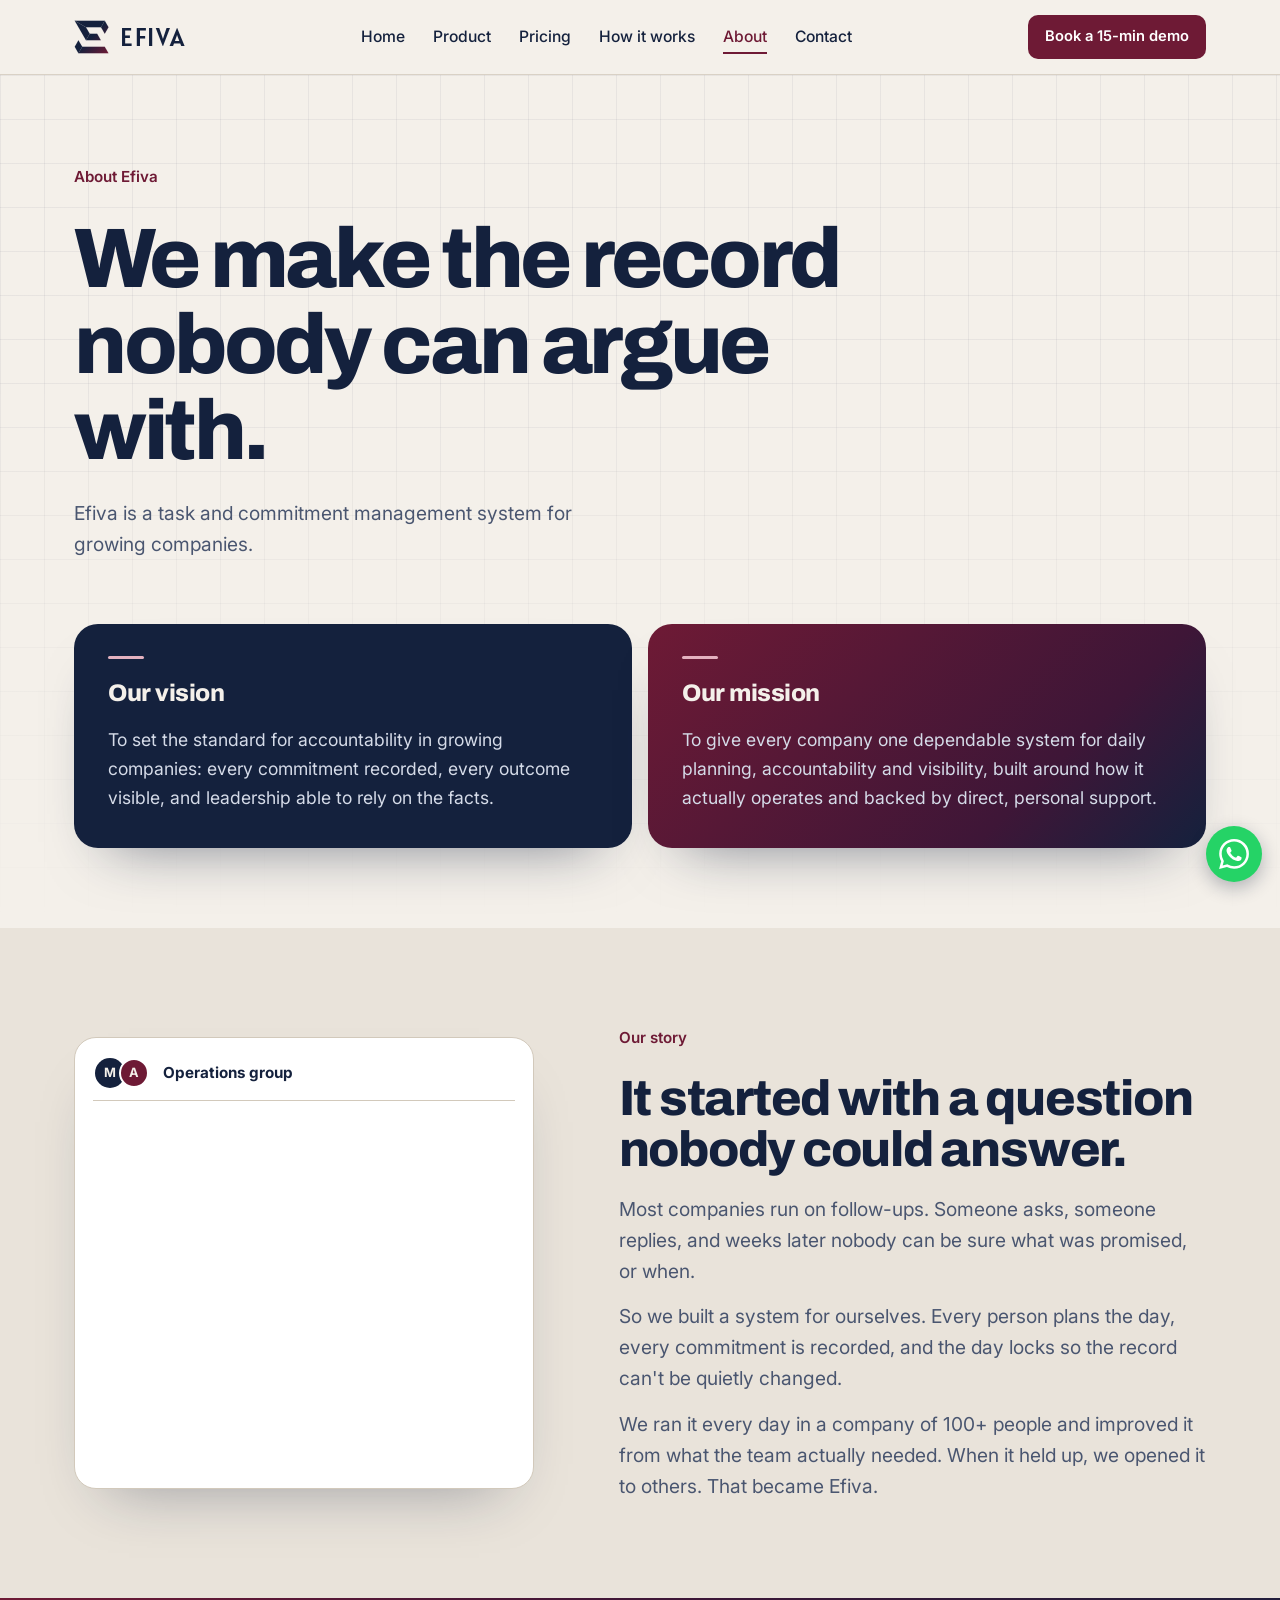
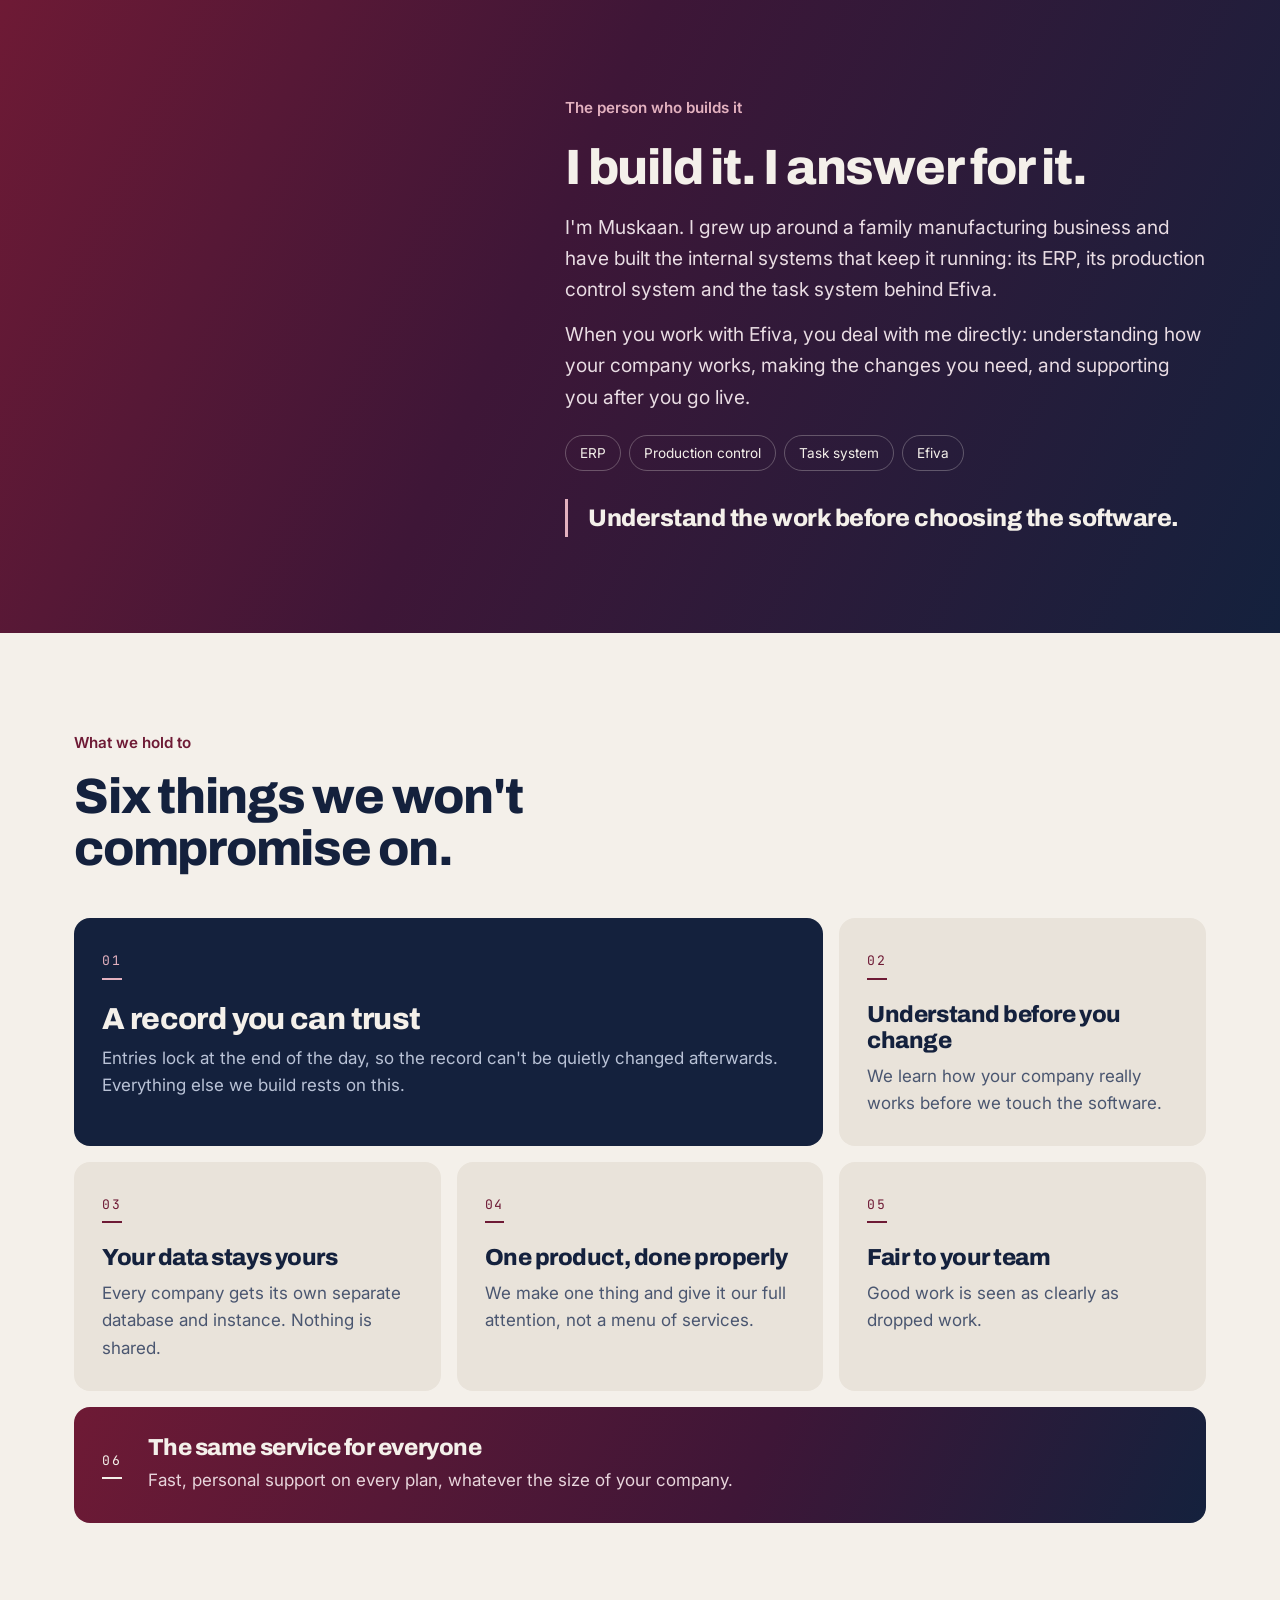
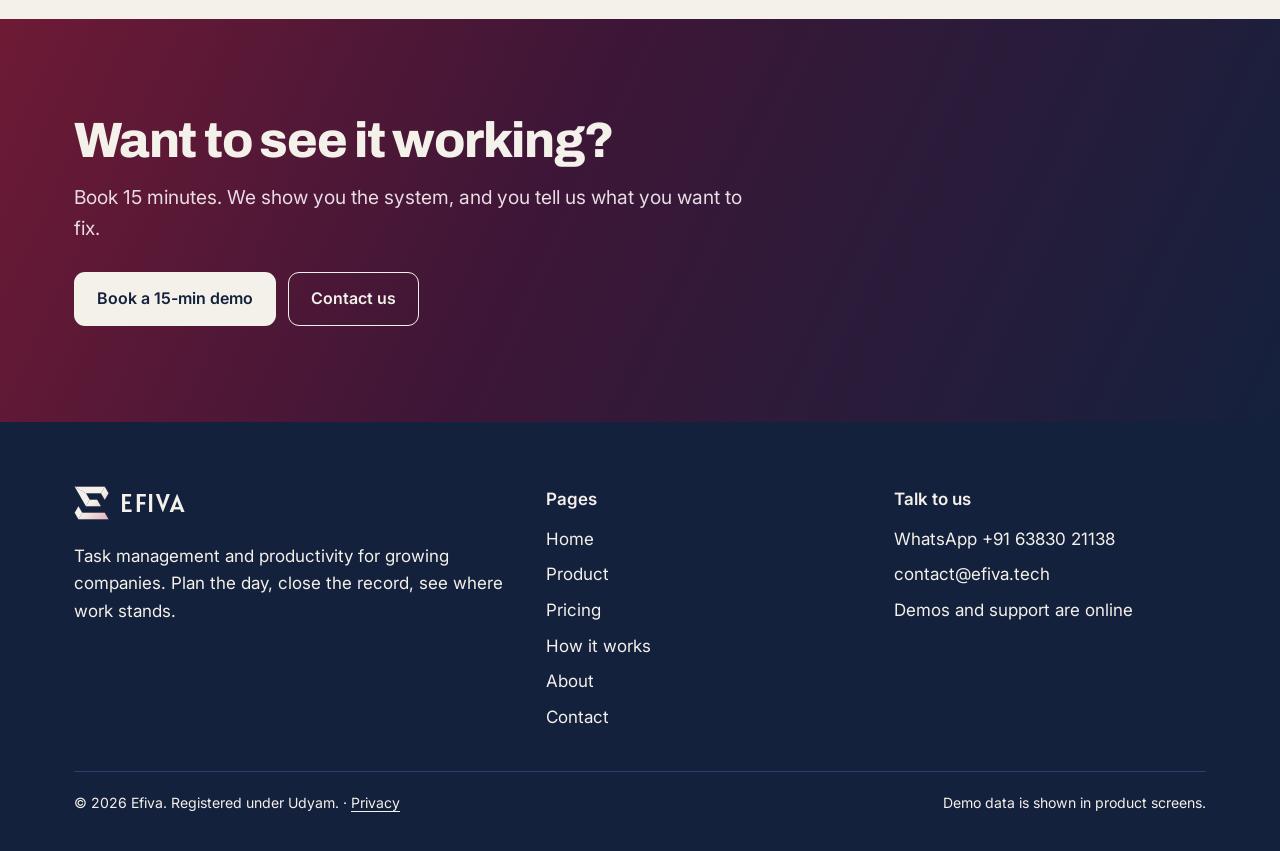
==== about.html @ 789004a3 "Efiva website" ====
<!doctype html>
<html lang="en"><head>
<meta charset="utf-8"><meta name="viewport" content="width=device-width,initial-scale=1">
<title>About | Efiva</title><meta name="description" content="Efiva is a task and commitment management system for growing companies, built and proven in a working company before being offered to others.">
<meta name="theme-color" content="#14213D">
<link rel="preconnect" href="https://fonts.googleapis.com"><link rel="preconnect" href="https://fonts.gstatic.com" crossorigin>
<link href="https://fonts.googleapis.com/css2?family=Alatsi&family=Archivo:wght@600..800&family=Inter:wght@400;500;600&family=JetBrains+Mono:wght@400;500&display=swap" rel="stylesheet">
<link rel="stylesheet" href="styles.css">
<script>document.documentElement.classList.add('js')</script>
</head><body>
<a class="skip" href="#main">Skip to content</a>
<header class="top t-s"><div class="wrap nav">
<a class="brand" href="index.html" aria-label="Efiva home"><svg class="mk" viewBox="120 170 815 785" aria-hidden="true"><defs><linearGradient id="gm1" gradientUnits="userSpaceOnUse" x1="137" y1="187" x2="916" y2="936"><stop offset="0" stop-color="#14213D"/><stop offset=".5" stop-color="#14213D"/><stop offset="1" stop-color="#6E1A35"/></linearGradient></defs><g fill="url(#gm1)" stroke="url(#gm1)" stroke-width="2" stroke-linejoin="round"><polygon points="137,187 830,187 744,336 395,336"/><polygon points="137,187 395,336 484,487 396,635"/><polygon points="484,487 655,487 740,635 396,635"/><polygon points="830,187 917,336 830,487 744,336"/><polygon points="222,640 310,788 222,936 137,788"/><polygon points="310,788 830,788 916,936 222,936"/></g></svg><span>EFIVA</span></a>
<button class="menu-btn" aria-label="Menu" aria-expanded="false">Menu</button>
<ul><li><a href="index.html">Home</a></li><li><a href="product.html">Product</a></li><li><a href="pricing.html">Pricing</a></li><li><a href="how-it-works.html">How it works</a></li><li><a href="about.html" aria-current=page>About</a></li><li><a href="contact.html">Contact</a></li></ul>
<a class="btn primary hide-m" href="contact.html">Book a 15-min demo</a>
</div></header>
<main id="main">
<section class="ab-hero2 t-s"><div class="wrap"><span class="eyebrow">About Efiva</span><h1>We make the record nobody can argue with.</h1><p class="lead">Efiva is a task and commitment management system for growing companies.</p>
<div class="ab-vm"><div class="ab-vc reveal"><span class="ab-vl">Our vision</span><p>To set the standard for accountability in growing companies: every commitment recorded, every outcome visible, and leadership able to rely on the facts.</p></div>
<div class="ab-vc m reveal"><span class="ab-vl">Our mission</span><p>To give every company one dependable system for daily planning, accountability and visibility, built around how it actually operates and backed by direct, personal support.</p></div></div></div></section>
<section class="sec t-s2"><div class="wrap ab-sgrid"><div class="ab-chat reveal" role="img" aria-label="A conversation: a manager asks about a vendor payment, accounts says they told him Monday, nobody can find it"><div class="ch"><span class="av">M</span><span class="av a">A</span><b>Operations group</b></div><div class="bb l" style="--d:0.3s"><small>Manager</small>Did the vendor payment go out?</div><div class="bb r" style="--d:1.1s"><small>Accounts</small>I told you on Monday.</div><div class="bb l" style="--d:1.9s"><small>Manager</small>I don't remember that. Where is it written?</div><div class="bb r" style="--d:2.7s"><small>Accounts</small>In the group, somewhere.</div><div class="bb sys" style="--d:3.6s"><svg viewBox="0 0 24 24" fill="none" stroke="currentColor" stroke-width="2" stroke-linecap="round" stroke-linejoin="round" aria-hidden="true"><rect x="5" y="11" width="14" height="9" rx="2"/><path d="M8 11V8a4 4 0 0 1 8 0v3"/></svg><span>Nobody could say. So we built a system that could.</span></div></div>
<div class="reveal"><span class="eyebrow">Our story</span><h2>It started with a question nobody could answer.</h2>
<p class="lead">Most companies run on follow-ups. Someone asks, someone replies, and weeks later nobody can be sure what was promised, or when.</p>
<p class="lead" style="margin-top:14px">So we built a system for ourselves. Every person plans the day, every commitment is recorded, and the day locks so the record can't be quietly changed.</p>
<p class="lead" style="margin-top:14px">We ran it every day in a company of 100+ people and improved it from what the team actually needed. When it held up, we opened it to others. That became Efiva.</p></div></div></section>
<section class="sec t-n grad ab-founder"><div class="wrap ab-fgrid"><div class="ab-tile reveal"><svg class="ab-mk" viewBox="120 170 815 785" role="img" aria-label="The Efiva mark, assembling from six blocks"><defs><linearGradient id="abg" gradientUnits="userSpaceOnUse" x1="137" y1="187" x2="916" y2="936"><stop offset="0" stop-color="#14213D"/><stop offset=".5" stop-color="#14213D"/><stop offset="1" stop-color="#6E1A35"/></linearGradient></defs><g><polygon points="137,187 830,187 744,336 395,336" style="--x:-80px;--y:-60px;--d:0ms"/><polygon points="137,187 395,336 484,487 396,635" style="--x:-90px;--y:20px;--d:90ms"/><polygon points="484,487 655,487 740,635 396,635" style="--x:60px;--y:-40px;--d:180ms"/><polygon points="830,187 917,336 830,487 744,336" style="--x:90px;--y:-50px;--d:270ms"/><polygon points="222,640 310,788 222,936 137,788" style="--x:-70px;--y:80px;--d:360ms"/><polygon points="310,788 830,788 916,936 222,936" style="--x:40px;--y:90px;--d:450ms"/></g></svg><span class="ab-cap">Efiva, built block by block</span></div>
<div class="reveal"><span class="eyebrow">The person who builds it</span><h2>I build it. I answer for it.</h2>
<p class="lead">I'm Muskaan. I grew up around a family manufacturing business and have built the internal systems that keep it running: its ERP, its production control system and the task system behind Efiva.</p>
<p class="lead" style="margin-top:14px">When you work with Efiva, you deal with me directly: understanding how your company works, making the changes you need, and supporting you after you go live.</p>
<div class="ab-chips"><span>ERP</span><span>Production control</span><span>Task system</span><span>Efiva</span></div>
<blockquote class="ab-q">Understand the work before choosing the software.</blockquote></div></div></section>
<section class="sec t-s"><div class="wrap"><div class="reveal" style="max-width:720px"><span class="eyebrow">What we hold to</span><h2>Six things we won't compromise on.</h2></div>
<div class="ab-bento">
<div class="ab-bc big dark reveal"><span class="ab-bi">01</span><h3>A record you can trust</h3><p>Entries lock at the end of the day, so the record can't be quietly changed afterwards. Everything else we build rests on this.</p></div>
<div class="ab-bc reveal"><span class="ab-bi">02</span><h3>Understand before you change</h3><p>We learn how your company really works before we touch the software.</p></div>
<div class="ab-bc reveal"><span class="ab-bi">03</span><h3>Your data stays yours</h3><p>Every company gets its own separate database and instance. Nothing is shared.</p></div>
<div class="ab-bc reveal"><span class="ab-bi">04</span><h3>One product, done properly</h3><p>We make one thing and give it our full attention, not a menu of services.</p></div>
<div class="ab-bc reveal"><span class="ab-bi">05</span><h3>Fair to your team</h3><p>Good work is seen as clearly as dropped work.</p></div>
<div class="ab-bc wide warm reveal"><span class="ab-bi">06</span><div><h3>The same service for everyone</h3><p>Fast, personal support on every plan, whatever the size of your company.</p></div></div>
</div></div></section>
<section class="sec t-n grad"><div class="wrap cta">
<h2>Want to see it working?</h2><p class="lead" style="margin-bottom:28px">Book 15 minutes. We show you the system, and you tell us what you want to fix.</p>
<div class="btn-row"><a class="btn primary" href="contact.html">Book a 15-min demo</a><a class="btn ghost" href="https://wa.me/916383021138?text=Hi%20Efiva%2C%20I%20have%20a%20question.">Contact us</a></div>
</div></section>
</main>
<a class="wa-fab" href="https://wa.me/916383021138?text=Hi%20Efiva%2C%20I%27d%20like%20to%20know%20more." aria-label="Chat with us on WhatsApp"><svg viewBox="0 0 24 24" width="30" height="30" fill="#fff" aria-hidden="true"><path d="M17.472 14.382c-.297-.149-1.758-.867-2.03-.967-.273-.099-.471-.148-.67.15-.197.297-.767.966-.94 1.164-.173.199-.347.223-.644.075-.297-.15-1.255-.463-2.39-1.475-.883-.788-1.48-1.761-1.653-2.059-.173-.297-.018-.458.13-.606.134-.133.298-.347.446-.52.149-.174.198-.298.298-.497.099-.198.05-.371-.025-.52-.075-.149-.669-1.612-.916-2.207-.242-.579-.487-.5-.669-.51-.173-.008-.371-.01-.57-.01-.198 0-.52.074-.792.372-.272.297-1.04 1.016-1.04 2.479 0 1.462 1.065 2.875 1.213 3.074.149.198 2.096 3.2 5.077 4.487.709.306 1.262.489 1.694.625.712.227 1.36.195 1.871.118.571-.085 1.758-.719 2.006-1.413.248-.694.248-1.289.173-1.413-.074-.124-.272-.198-.57-.347m-5.421 7.403h-.004a9.87 9.87 0 01-5.031-1.378l-.361-.214-3.741.982.998-3.648-.235-.374a9.86 9.86 0 01-1.51-5.26c.001-5.45 4.436-9.884 9.888-9.884 2.64 0 5.122 1.03 6.988 2.898a9.825 9.825 0 012.893 6.994c-.003 5.45-4.437 9.884-9.885 9.884m8.413-18.297A11.815 11.815 0 0012.05 0C5.495 0 .16 5.335.157 11.892c0 2.096.547 4.142 1.588 5.945L.057 24l6.305-1.654a11.882 11.882 0 005.683 1.448h.005c6.554 0 11.89-5.335 11.893-11.893a11.821 11.821 0 00-3.48-8.413Z"/></svg></a>
<footer class="t-n"><div class="wrap">
<div class="cols">
<div><a class="brand" href="index.html" aria-label="Efiva home"><svg class="mk" viewBox="120 170 815 785" aria-hidden="true"><defs><linearGradient id="gm2" gradientUnits="userSpaceOnUse" x1="137" y1="187" x2="916" y2="936"><stop offset="0" stop-color="#F4F0EA"/><stop offset=".5" stop-color="#F4F0EA"/><stop offset="1" stop-color="#E3B1BF"/></linearGradient></defs><g fill="url(#gm2)" stroke="url(#gm2)" stroke-width="2" stroke-linejoin="round"><polygon points="137,187 830,187 744,336 395,336"/><polygon points="137,187 395,336 484,487 396,635"/><polygon points="484,487 655,487 740,635 396,635"/><polygon points="830,187 917,336 830,487 744,336"/><polygon points="222,640 310,788 222,936 137,788"/><polygon points="310,788 830,788 916,936 222,936"/></g></svg><span>EFIVA</span></a><p style="margin-top:14px;max-width:26em">Task management and productivity for growing companies. Plan the day, close the record, see where work stands.</p></div>
<div><h4>Pages</h4><ul><li><a href="index.html">Home</a></li><li><a href="product.html">Product</a></li><li><a href="pricing.html">Pricing</a></li><li><a href="how-it-works.html">How it works</a></li><li><a href="about.html">About</a></li><li><a href="contact.html">Contact</a></li></ul></div>
<div><h4>Talk to us</h4><ul><li><a href="https://wa.me/916383021138">WhatsApp +91 63830 21138</a></li><li><a href="mailto:contact@efiva.tech">contact@efiva.tech</a></li><li>Demos and support are online</li></ul></div>
</div>
<div class="fine"><span>&copy; 2026 Efiva. Registered under Udyam. &middot; <a href="privacy.html">Privacy</a></span><span>Demo data is shown in product screens.</span></div>
</div></footer>
<script src="app.js"></script>
</body></html>
---- styles.css ----
/* Efiva colour system. Ratio: about 60 stone neutral, 30 navy, 10 burgundy.
   Burgundy is the signal: primary buttons, key words, the locked state. Navy carries text, dark bands and product screens. */
:root{
  --stone:#F4F0EA;--stone2:#E9E3DA;--ink:#14213D;--navy2:#1C2D52;--navy0:#0F1A32;
  --burg:#6E1A35;--burg-h:#591329;--rose:#E3B1BF;--blue:#2A5490;
  --head:'Archivo','Inter',system-ui,-apple-system,'Segoe UI',Roboto,Arial,sans-serif;
  --sans:'Inter',system-ui,-apple-system,'Segoe UI',Roboto,Arial,sans-serif;
  --mono:'JetBrains Mono',ui-monospace,Menlo,Consolas,monospace;
  --r:16px;--r-s:11px;
}
.t-s{--bg:#F4F0EA;--fg:#14213D;--fg2:#4A5670;--ac:#6E1A35;--card:#E9E3DA;--cfg:#14213D;--cfg2:#4A5670;--line:#D9D1C5;--btn:#6E1A35;--btnfg:#fff;--chip:#14213D}
.t-s2{--bg:#E9E3DA;--fg:#14213D;--fg2:#4A5670;--ac:#6E1A35;--card:#F4F0EA;--cfg:#14213D;--cfg2:#4A5670;--line:#D2C9BB;--btn:#6E1A35;--btnfg:#fff;--chip:#14213D}
.t-n{--bg:#14213D;--fg:#F4F0EA;--fg2:#B9C2D6;--ac:#E3B1BF;--card:#1C2D52;--cfg:#F4F0EA;--cfg2:#B9C2D6;--line:#2B3F6B;--btn:#F4F0EA;--btnfg:#14213D;--chip:#6E1A35}
.t-s,.t-s2,.t-n{background:var(--bg);color:var(--fg)}


*{box-sizing:border-box}
html{scroll-behavior:smooth}
body{margin:0;background:var(--stone);font-family:var(--sans);font-size:17px;line-height:1.62;-webkit-font-smoothing:antialiased}
img,svg{max-width:100%;display:block}
a{color:inherit}
h1,h2,h3{font-family:var(--head);font-weight:800;letter-spacing:-.025em;line-height:1.04;margin:0}
h1{font-size:clamp(2.6rem,5.6vw,4.5rem)}
h2{font-size:clamp(2rem,4vw,3.1rem)}
h3{font-size:1.45rem;letter-spacing:-.02em;line-height:1.15}
p{margin:0}
.wrap{max-width:1180px;margin:0 auto;padding:0 24px}
.sec{padding:96px 0}
.sec.tight{padding:56px 0}
.muted,.lead{color:var(--fg2)}
.eyebrow{display:inline-block;font-size:.95rem;font-weight:600;color:var(--ac);margin-bottom:16px}
.lead{font-size:1.2rem;max-width:36em}
.ac{color:var(--ac)}
.skip{position:absolute;left:-999px}
.skip:focus{left:12px;top:12px;background:var(--ink);color:#fff;padding:8px 12px;z-index:100}

header.top{position:sticky;top:0;z-index:50;border-bottom:1px solid var(--line)}
.nav{display:flex;align-items:center;justify-content:space-between;height:74px;gap:16px}
.brand{font-family:var(--head);font-weight:800;font-size:1.9rem;text-decoration:none;letter-spacing:-.04em;line-height:1}
.nav ul{display:flex;gap:28px;list-style:none;margin:0;padding:0}
.nav ul a{text-decoration:none;font-size:.98rem;font-weight:500;padding:6px 0;border-bottom:2px solid transparent}
.nav ul a:hover,.nav ul a[aria-current=page]{border-color:var(--ac);color:var(--ac)}
.menu-btn{display:none;background:none;border:1.5px solid currentColor;border-radius:9px;padding:7px 12px;font:inherit;color:inherit;cursor:pointer}
@media(max-width:900px){
  .menu-btn{display:block}
  .nav ul{display:none;position:absolute;top:74px;left:0;right:0;background:var(--bg);flex-direction:column;gap:0;padding:8px 24px 18px;border-bottom:1px solid var(--line)}
  .nav ul.open{display:flex}
  .nav ul a{display:block;padding:12px 0}
  .nav .btn.hide-m{display:none}
}

.btn{display:inline-flex;align-items:center;gap:8px;font:inherit;font-weight:600;font-size:1rem;text-decoration:none;padding:13px 22px;border-radius:var(--r-s);border:1.5px solid transparent;cursor:pointer;transition:transform .15s,opacity .15s}
.btn.primary{background:var(--btn);color:var(--btnfg)}
.btn.primary:hover{transform:translateY(-1px);opacity:.92}
.btn.ghost{border-color:currentColor;color:inherit;background:transparent}
.btn.ghost:hover{background:rgba(127,127,127,.14)}
.btn:focus-visible,a:focus-visible,button:focus-visible,input:focus-visible,select:focus-visible,textarea:focus-visible{outline:3px solid var(--blue);outline-offset:3px}
.t-n .btn:focus-visible,.t-n a:focus-visible{outline-color:var(--rose)}
.btn-row{display:flex;gap:12px;flex-wrap:wrap}

/* hero */
.hero{padding:76px 0 72px}
.hero .grid{display:grid;grid-template-columns:1fr 1.18fr;gap:48px;align-items:center}
.hero h1{margin:4px 0 22px}
.hero .lead{margin-bottom:30px}
@media(max-width:980px){.hero .grid{grid-template-columns:1fr}}

/* product window: navy, with the locked rows in stone and a burgundy lock */
.win{background:var(--ink);color:#F4F0EA;border-radius:18px;box-shadow:0 34px 60px -32px rgba(15,26,50,.65);overflow:hidden;display:grid;grid-template-columns:150px 1fr;font-size:13px}
.win .side{background:var(--navy0);color:#B9C2D6;padding:16px 12px;display:flex;flex-direction:column;gap:4px}
.win .side b{font-family:var(--head);font-weight:800;font-size:19px;margin:0 6px 12px;color:#F4F0EA;letter-spacing:-.03em}
.win .side span{padding:7px 8px;border-radius:7px}
.win .side span.on{background:rgba(244,240,234,.12);color:#fff}
.win .main{padding:16px;display:grid;grid-template-columns:1.6fr 1fr;gap:16px}
.win h4{margin:0 0 4px;font-size:13.5px;font-weight:600}
.win .sub{color:#B9C2D6;font-size:12px;margin:0 0 12px}
.row{display:flex;align-items:center;gap:10px;border:1px solid #2B3F6B;border-radius:10px;padding:9px 11px;margin-bottom:7px;transition:background .4s,color .4s,border-color .4s}
.row .who{flex:1;min-width:0}
.row .who b{display:block;font-weight:600;font-size:12.5px;white-space:nowrap;overflow:hidden;text-overflow:ellipsis}
.row .who i{font-style:normal;opacity:.75;font-size:11.5px}
.row .st{font-family:var(--mono);font-size:11px;white-space:nowrap;display:flex;align-items:center;gap:5px}
.row .st svg{width:13px;height:13px}
.row .st .t{display:inline-flex;align-items:center;gap:5px}
.row .st .p{display:none}
.row.locked{background:var(--stone);color:var(--ink);border-color:var(--stone)}
.row.locked .st{color:var(--burg)}
.js .row:not(.locked){background:transparent;color:#F4F0EA}
.js .row:not(.locked) .st .t{display:none}
.js .row:not(.locked) .st .p{display:inline;color:#B9C2D6}
.feed{background:var(--navy2);border-radius:12px;padding:14px}
.feed small{color:#B9C2D6;font-size:11.5px;display:block}
.feed .big{font-family:var(--head);font-weight:700;font-size:40px;line-height:1.05;letter-spacing:-.03em}
.bar{height:6px;background:#2B3F6B;border-radius:6px;overflow:hidden;margin:8px 0 12px}
.bar i{display:block;height:100%;background:var(--stone);border-radius:6px;transition:width .6s}
.demo-note{font-size:12px;margin-top:12px;text-align:right}
.demo-note span{display:inline-block;background:var(--stone2);color:var(--fg2);padding:3px 11px;border-radius:20px}
@media(max-width:640px){.win{grid-template-columns:1fr}.win .side{display:none}.win .main{grid-template-columns:1fr}}

.stats{display:grid;grid-template-columns:repeat(3,1fr);gap:14px;margin-top:56px}
.stats div{background:var(--card);border-radius:var(--r);padding:24px 26px}
.stats b{display:block;font-family:var(--head);font-weight:700;font-size:2.8rem;line-height:1;letter-spacing:-.04em;color:var(--ink)}
.stats span{color:var(--fg2);font-size:.96rem}
@media(max-width:700px){.stats{grid-template-columns:1fr}}

.two{display:grid;grid-template-columns:1fr 1fr;gap:56px;align-items:center}
@media(max-width:900px){.two{grid-template-columns:1fr;gap:32px}}
.chat{background:var(--stone);color:var(--ink);border-radius:var(--r);padding:18px;display:flex;flex-direction:column;gap:10px;font-size:14px}
.chat .m{max-width:84%;padding:9px 13px;border-radius:13px;background:var(--stone2)}
.chat .m small{display:block;color:var(--burg);font-weight:600;font-size:12px}
.chat .m.r{align-self:flex-end;background:var(--ink);color:var(--stone)}
.chat .m.r small{color:var(--rose)}
.chat .seen{align-self:center;font-size:12px;color:#4A5670}
.board{background:var(--navy2);color:#F4F0EA;border-radius:var(--r);padding:18px;font-size:13.5px}
.board .row{margin-bottom:8px}
.board .row:last-child{margin-bottom:0}
.cap{font-size:.9rem;color:var(--fg2);margin:10px 4px 0}

.cards3{display:grid;grid-template-columns:repeat(3,1fr);gap:16px;margin-top:44px}
@media(max-width:900px){.cards3{grid-template-columns:1fr}}
.card{background:var(--card);color:var(--cfg);border-radius:var(--r);padding:30px 28px}
.card h3{margin:20px 0 10px}
.card p{color:var(--cfg2)}
.ico{width:48px;height:48px;border-radius:13px;background:var(--chip);color:var(--stone);display:grid;place-items:center}
.ico svg{width:24px;height:24px}

.chain{display:grid;grid-template-columns:repeat(4,1fr);gap:14px;margin-top:44px}
.chain .lvl{background:var(--ink);color:var(--stone);border-radius:var(--r);padding:22px}
.chain .lvl small{color:#B9C2D6;display:block;margin-bottom:8px}
.chain .lvl b{font-family:var(--head);font-weight:700;font-size:2.4rem;line-height:1;letter-spacing:-.03em}
.chain .lvl .bar{margin:14px 0 10px}
.chain .lvl span{font-size:.9rem;color:#B9C2D6}
@media(max-width:900px){.chain{grid-template-columns:1fr 1fr}}
@media(max-width:520px){.chain{grid-template-columns:1fr}}

.steps{display:grid;grid-template-columns:repeat(4,1fr);gap:16px;margin-top:44px}
.steps div{background:var(--card);color:var(--cfg);border-radius:var(--r);padding:26px 24px}
.steps b{font-family:var(--mono);font-size:.82rem;color:var(--ac);font-weight:500}
.steps h3{margin:12px 0 8px}
.steps p{font-size:.98rem;color:var(--cfg2)}
@media(max-width:900px){.steps{grid-template-columns:1fr 1fr}}
@media(max-width:520px){.steps{grid-template-columns:1fr}}

.feat{display:grid;grid-template-columns:1fr 1.1fr;gap:56px;align-items:center}
.feat.flip{grid-template-columns:1.1fr 1fr}
.feat.flip .txt{order:2}
@media(max-width:900px){.feat,.feat.flip{grid-template-columns:1fr;gap:28px}.feat.flip .txt{order:0}}
.feat h2{margin:0 0 16px}
.feat ul{margin:18px 0 0;padding-left:20px;color:var(--fg2)}
.feat li{margin-bottom:6px}
.ui{background:var(--ink);color:#F4F0EA;border-radius:18px;padding:24px}
.float{background:var(--stone);color:var(--ink);border-radius:12px;padding:12px 15px;font-size:13px;margin:16px 0 0 auto;max-width:270px}
.float b{color:var(--burg)}
.tree{display:flex;flex-direction:column;gap:9px;font-size:13px}
.tree .n{background:rgba(244,240,234,.07);border:1px solid #2B3F6B;border-radius:10px;padding:10px 13px;display:flex;justify-content:space-between}
.tree .n.l2{margin-left:22px}.tree .n.l3{margin-left:44px}
.tree .n b{font-weight:600}
.tree .n span{font-family:var(--mono);color:#B9C2D6;font-size:12px}

.seg{display:inline-flex;flex-wrap:wrap;background:var(--card);border-radius:13px;padding:5px;gap:4px;margin-top:14px}
.seg input{position:absolute;opacity:0;pointer-events:none}
.seg label{padding:10px 18px;border-radius:9px;cursor:pointer;font-weight:600;color:var(--cfg)}
.seg input:checked+label{background:var(--ink);color:var(--stone)}
.seg input:focus-visible+label{outline:3px solid var(--blue)}
.plans{display:grid;grid-template-columns:repeat(3,1fr);gap:16px;margin-top:36px;align-items:stretch}
@media(max-width:980px){.plans{grid-template-columns:1fr}}
.plan{position:relative;background:var(--stone2);color:var(--ink);border:1px solid var(--line);border-radius:var(--r);padding:32px 28px;display:flex;flex-direction:column}
.plan.pop{background:var(--ink);color:var(--stone);border-color:var(--ink)}
.plan .tag{position:absolute;top:-13px;left:24px;background:var(--burg);color:#fff;font-size:.8rem;font-weight:600;padding:3px 12px;border-radius:20px}
.plan h3{font-size:1.9rem}
.plan .desc{color:var(--fg2);margin:6px 0 20px;min-height:3.3em}
.plan.pop .desc{color:#B9C2D6}
.plan .price{font-family:var(--head);font-weight:700;font-size:3.3rem;line-height:1;letter-spacing:-.04em}
.plan .per{opacity:.8;font-size:.95rem;margin-bottom:10px}
.plan .up{font-size:.9rem;padding:12px 0;border-top:1px solid rgba(20,33,61,.18);border-bottom:1px solid rgba(20,33,61,.18);margin-bottom:18px;color:var(--fg2)}
.plan.pop .up{border-color:rgba(244,240,234,.22);color:#B9C2D6}
.plan .btn{justify-content:center;margin-bottom:22px;background:var(--burg);color:#fff}
.plan.pop .btn{background:var(--stone);color:var(--ink)}
.plan ul{margin:0;padding:0;list-style:none;font-size:.98rem}
.plan li{padding-left:24px;position:relative;margin-bottom:8px}
.plan li::before{content:"";position:absolute;left:2px;top:.5em;width:10px;height:6px;border-left:2px solid var(--burg);border-bottom:2px solid var(--burg);transform:rotate(-45deg)}
.plan.pop li::before{border-color:var(--rose)}
.plan .inc{font-weight:600;margin-bottom:10px;font-size:.95rem}
table.t{width:100%;border-collapse:collapse;background:var(--card);color:var(--cfg);border-radius:var(--r);overflow:hidden;font-size:.97rem}
.t th,.t td{padding:14px 16px;text-align:left;border-bottom:1px solid var(--line)}
.t thead th{background:var(--ink);color:var(--stone);font-weight:600}
.t tbody tr:last-child td{border-bottom:none}
.t td:not(:first-child),.t th:not(:first-child){text-align:center}
.t tbody td:first-child{font-weight:600}
.tw{overflow-x:auto;margin-top:28px;border-radius:var(--r)}
.tw .t{min-width:560px}
details{background:var(--card);color:var(--cfg);border-radius:12px;padding:18px 22px;margin-bottom:10px}
summary{cursor:pointer;font-weight:600;font-size:1.05rem}
details p{margin-top:10px;color:var(--cfg2)}
.note{font-size:.95rem;color:var(--fg2);margin-top:16px}

.form{background:var(--card);color:var(--cfg);border-radius:var(--r);padding:30px;display:grid;gap:16px}
.form label{display:grid;gap:6px;font-weight:600;font-size:.95rem}
.form input,.form select,.form textarea{font:inherit;padding:12px 14px;border:1.5px solid var(--line);border-radius:var(--r-s);background:#FBF9F6;color:var(--ink)}
.form textarea{min-height:120px;resize:vertical}
.hp{position:absolute;left:-9999px}
.ctab{display:grid;gap:14px}
.ctab a.box{background:var(--ink);color:var(--stone);border-radius:var(--r);padding:22px 24px;text-decoration:none;display:block}
.ctab a.box:hover{opacity:.93}
.ctab b{display:block;color:var(--rose);margin-bottom:2px}
.ctab .card b{color:var(--burg)}

footer{padding:64px 0 36px;color:#B9C2D6}
footer .brand{color:var(--stone)}
footer .cols{display:grid;grid-template-columns:1.4fr 1fr 1fr;gap:36px}
@media(max-width:800px){footer .cols{grid-template-columns:1fr}}
footer h4{margin:0 0 12px;color:var(--stone);font-weight:600}
footer ul{list-style:none;margin:0;padding:0;display:grid;gap:8px}
footer a{text-decoration:none}
footer a:hover{text-decoration:underline}
footer .fine{margin-top:40px;padding-top:20px;border-top:1px solid var(--line);font-size:.88rem;display:flex;justify-content:space-between;gap:12px;flex-wrap:wrap}
.cta h2{max-width:14em;margin-bottom:16px}
.page-hero{padding:76px 0 64px}
.page-hero h1{font-size:clamp(2.4rem,5vw,3.9rem);max-width:15em}
.page-hero .lead{margin-top:18px}
.big-n{font-family:var(--head);font-weight:800;font-size:3.6rem;line-height:1;color:var(--ac);letter-spacing:-.04em}
.js .reveal{opacity:0;transform:translateY(12px);transition:opacity .6s,transform .6s}
.js .reveal.in{opacity:1;transform:none}
@media(prefers-reduced-motion:reduce){.js .reveal{opacity:1;transform:none;transition:none}html{scroll-behavior:auto}.row,.bar i{transition:none}}

/* gradient: burgundy flowing into navy, used only on the closing band, the owner level and the product-screen header */
.t-n.grad,.grad{background:linear-gradient(115deg,#6E1A35 0%,#3E1637 42%,#14213D 100%)}
.grad .lead{color:#E9DCE3}
.gbox{background:linear-gradient(115deg,#6E1A35 0%,#3E1637 45%,#14213D 100%);color:#F4F0EA}

/* product window v2 */
.win{display:block}
.win .wbar{display:flex;justify-content:space-between;align-items:center;padding:12px 16px;border-bottom:1px solid #2B3F6B;background:linear-gradient(115deg,#6E1A35 0%,#3E1637 50%,#14213D 100%)}
.win .wbar b{font-family:var(--head);font-weight:800;font-size:17px;letter-spacing:-.03em}
.win .wbar span{background:var(--stone);color:var(--ink);font-size:12px;font-weight:600;padding:4px 11px;border-radius:7px}
.grp{font-size:11.5px;color:#B9C2D6;margin:2px 0 8px;font-weight:600}
.grp:not(:first-of-type){margin-top:14px}
.lv{display:flex;justify-content:space-between;font-size:12px;color:#B9C2D6;padding:6px 0;border-top:1px solid #2B3F6B}
.lv b{color:var(--stone);font-family:var(--mono);font-weight:500}
.p2{font-family:var(--mono);font-size:11px;color:#B9C2D6}

/* flow and timeline: where there is a sequence, show it */
.flow{display:grid;grid-template-columns:1fr 26px 1fr 26px 1fr 26px 1fr;align-items:stretch;gap:8px;margin-top:44px}
.fc{background:var(--card);color:var(--cfg);border-radius:var(--r);padding:22px}
.fc .k{font-family:var(--mono);font-size:.8rem;color:var(--ac)}
.fc h3{margin:10px 0 8px;font-size:1.25rem}
.fc p{font-size:.95rem;color:var(--cfg2)}
.arr{display:grid;place-items:center;color:var(--ac)}
.arr svg{width:22px;height:22px}
.flow.levels .fc{background:var(--ink);color:var(--stone)}
.flow.levels .fc .k,.flow.levels .fc p{color:#B9C2D6}
.flow.levels .fc b.n{font-family:var(--head);font-weight:700;font-size:2.4rem;line-height:1;letter-spacing:-.03em;display:block;margin:6px 0 10px}
.flow.levels .fc:last-child{background:linear-gradient(135deg,#6E1A35 0%,#3E1637 55%,#14213D 100%)}
.flow.levels .arr{color:var(--ink)}
@media(max-width:900px){.flow{grid-template-columns:1fr}.arr{transform:rotate(90deg);height:24px}}
.tl{display:grid;grid-template-columns:repeat(4,1fr);margin-top:44px}
.ts .top{display:flex;align-items:center}
.node{width:46px;height:46px;border-radius:50%;background:var(--ink);color:var(--stone);display:grid;place-items:center;font-family:var(--mono);font-size:.9rem;flex:none}
.ts .line{flex:1;height:2px;background:var(--ink);margin:0 8px;position:relative}
.ts .line::after{content:"";position:absolute;right:-1px;top:-4px;width:9px;height:9px;border-top:2px solid var(--ink);border-right:2px solid var(--ink);transform:rotate(45deg)}
.ts:last-child .line{display:none}
.ts .body{padding:20px 22px 0 0}
.ts h3{margin-bottom:8px}
.ts p{color:var(--fg2);font-size:.98rem}
@media(max-width:800px){.tl{grid-template-columns:1fr;gap:26px}.ts .line{display:none}}
.vtl{display:grid;gap:0;margin-top:36px}
.vs{display:grid;grid-template-columns:60px 1fr;gap:18px;position:relative;padding-bottom:34px}
.vs:last-child{padding-bottom:0}
.vs::before{content:"";position:absolute;left:22px;top:48px;bottom:0;width:2px;background:var(--ink)}
.vs:last-child::before{display:none}
.vs h3{margin:4px 0 8px;font-size:1.7rem}
.mini{width:100%;max-width:170px;height:auto;color:var(--ink);margin-bottom:6px}

.wa-fab{position:fixed;right:18px;bottom:18px;z-index:40;display:flex;align-items:center;justify-content:center;width:56px;height:56px;background:#25D366;border-radius:50%;box-shadow:0 6px 18px rgba(20,33,61,.3);text-decoration:none}
.wa-fab:hover{background:#1EBE5A}

.brand{display:inline-flex;align-items:center;gap:11px;font-family:'Alatsi','Archivo',sans-serif;font-weight:400;font-size:1.55rem;letter-spacing:.06em;line-height:1;text-decoration:none}
.brand .mk{height:34px;width:auto;display:block;flex:none}

/* ===== real-software look: app window, chips, panels ===== */
.chip{display:inline-block;padding:3px 10px;border-radius:999px;font-size:11.5px;font-weight:600;line-height:1.4;white-space:nowrap}
.c-pending{background:#E3E9F6;color:#2A5490}
.c-completed{background:#FBEBC8;color:#7A4E00}
.c-done{background:#DDF1E4;color:#1F6B3F}
.c-delay{background:#F7DADA;color:#9B2C2C}
.app{display:grid;grid-template-columns:150px 1fr;background:#FBF9F6;color:var(--ink);border-radius:16px;overflow:hidden;box-shadow:0 34px 60px -32px rgba(15,26,50,.55);border:1px solid #D9D1C5;font-size:13px}
.app .aside{background:var(--navy0);color:#B9C2D6;padding:16px 10px;display:flex;flex-direction:column;gap:2px;font-size:12.5px}
.app .aside .wm{font-family:'Alatsi','Archivo',sans-serif;font-weight:400;letter-spacing:.08em;color:#F4F0EA;font-size:15px;margin:2px 8px 14px}
.app .aside span{padding:7px 9px;border-radius:7px}
.app .aside span.on{background:rgba(244,240,234,.13);color:#fff}
.app .amain{padding:16px 16px 12px;min-width:0}
.ahead{display:flex;justify-content:space-between;align-items:flex-start;gap:10px;margin-bottom:10px}
.ahead h4{margin:0;font-size:16px;font-family:var(--head);font-weight:800;letter-spacing:-.02em}
.ahead small{color:#4A5670;font-size:12px}
.dsel{display:flex;align-items:center;gap:8px;font-size:12px;color:#4A5670;white-space:nowrap}
.sbtn{display:inline-block;background:var(--burg);color:#fff;font-weight:600;padding:6px 12px;border-radius:8px;font-size:12px;transition:background .3s}
.sbtn .s1{display:none}
.bn{display:flex;align-items:center;gap:8px;background:#F1ECE4;border-radius:10px;padding:9px 12px;font-size:12.5px;margin-bottom:10px;color:#2B3855;min-height:38px}
.bn svg{width:16px;height:16px;color:var(--burg);flex:none}
.bn .bo{display:none;align-items:center;gap:6px}
.bn .bc{display:flex;align-items:center;gap:8px}
.bn.on{margin-bottom:8px}
.dpcount{display:flex;align-items:center;gap:10px;font-size:12px;color:#4A5670;margin-bottom:8px}
.dpcount .pb{flex:1}
.pb{height:6px;background:#E5DED3;border-radius:6px;overflow:hidden}
.pb i{display:block;height:100%;background:var(--ink);border-radius:6px;transition:width .6s}
.dphd{display:grid;grid-template-columns:88px 1fr 84px;gap:8px;font-size:11px;letter-spacing:.04em;text-transform:uppercase;color:#7B879D;padding:0 10px 6px}
.dprow{display:grid;grid-template-columns:88px 1fr 84px;gap:8px;align-items:center;background:#fff;border:1px solid #E5DED3;border-radius:10px;padding:8px 10px;margin-bottom:6px;font-size:12.5px}
.dprow .tm{color:#4A5670;font-size:11.5px}
.dprow .tk{font-weight:600;min-width:0}
.dprow .tk small{display:block;font-weight:400;color:#7B879D;font-size:11px}
.dprow .stt{justify-self:end}
.panel .dprow,.mp .dprow{grid-template-columns:1fr auto}
.panel .dprow{grid-template-columns:96px 1fr auto}
.cp{display:none}
.js #dpwin .dprow:not(.fin) .cp{display:inline-block}
.js #dpwin .dprow:not(.fin) .cc{display:none}
.js #dpwin:not(.sent) .sbtn .s2{display:none}
.js #dpwin:not(.sent) .sbtn .s1{display:inline}
.js #dpwin.sent .sbtn{background:var(--ink)}
.js #dpwin:not(.closed) .bn .bc{display:none}
.js #dpwin:not(.closed) .bn .bo{display:flex}
.panel{background:#FBF9F6;color:var(--ink);border-radius:var(--r);padding:16px;font-size:13px}
.panel .bn{margin-bottom:10px}
@media(max-width:640px){.app{grid-template-columns:1fr}.app .aside{display:none}.dphd{display:none}.dprow{grid-template-columns:1fr auto}.dprow .tm{display:none}}

.proof{display:grid;grid-template-columns:1.5fr 1fr 1fr;gap:14px;margin-top:56px}
.proof>div{background:var(--card);border-radius:var(--r);padding:24px 26px;display:flex;flex-direction:column;justify-content:center}
.proof b{display:block;font-family:var(--head);font-weight:800;font-size:2.8rem;line-height:1;letter-spacing:-.03em;color:var(--ink);margin-bottom:6px}
.proof span,.proof small{color:var(--fg2);font-size:.96rem}
.proof .pl{background:var(--ink);color:#F4F0EA}
.proof .pl b{font-size:1.75rem;color:#F4F0EA;margin:4px 0}
.proof .pl span,.proof .pl small{color:#B9C2D6}
@media(max-width:800px){.proof{grid-template-columns:1fr}}
.tagl{display:inline-block;font-size:.8rem;font-weight:700;letter-spacing:.08em;text-transform:uppercase;padding:4px 12px;border-radius:999px;margin-bottom:16px;background:rgba(244,240,234,.12);color:#E3B1BF}
.two .tagl+h2{margin-top:0}

/* journey */
.jr{position:relative;margin-top:44px}
.jr .track{position:absolute;left:12.5%;right:12.5%;top:27px;height:4px;background:#D9D1C5;border-radius:4px}
.jr .track i{display:block;height:100%;width:0;background:linear-gradient(90deg,#14213D,#6E1A35);border-radius:4px;transition:width 2.6s ease .2s}
.jr.in .track i{width:100%}
.jr .steps4{display:grid;grid-template-columns:repeat(4,1fr);gap:16px;position:relative}
.st4{display:flex;flex-direction:column;align-items:center}
.st4 .nd{width:58px;height:58px;border-radius:50%;display:grid;place-items:center;background:#F4F0EA;border:3px solid #D9D1C5;color:var(--ink);position:relative;z-index:1}
.st4 .nd svg{width:24px;height:24px}
.jr.in .nd{animation:ndon .5s forwards;animation-delay:calc(var(--i)*.75s + .2s)}
@keyframes ndon{to{background:var(--ink);border-color:var(--ink);color:#F4F0EA}}
.jc{background:var(--card);border-radius:var(--r);padding:22px;margin-top:-6px;padding-top:30px;width:100%;flex:1}
.jc .k{font-family:var(--mono);font-size:.8rem;color:var(--ac)}
.jc h3{margin:8px 0 8px;font-size:1.2rem}
.jc p{font-size:.95rem;color:var(--cfg2);margin-bottom:14px}
.jc .mc{display:flex;gap:6px;flex-wrap:wrap;align-items:center}
.slot{display:inline-flex;align-items:center;gap:5px;background:#fff;border:1px solid #E5DED3;border-radius:8px;padding:3px 9px;font-size:11.5px;color:#2B3855}
.slot svg{width:12px;height:12px;color:var(--burg)}
.to{color:var(--ac);font-weight:700}
.js .jr:not(.in) .jc{opacity:.6}
.jr.in .jc{opacity:1;transition:opacity .6s}
@media(max-width:900px){
 .jr .track{left:28px;right:auto;top:30px;bottom:30px;width:4px;height:auto}
 .jr .track i{width:100%;height:0;transition:height 2.6s ease .2s}
 .jr.in .track i{height:100%}
 .jr .steps4{grid-template-columns:1fr;gap:18px}
 .st4{flex-direction:row;align-items:flex-start;gap:14px}
 .st4 .nd{flex:none}
 .jc{margin-top:0;padding-top:22px}
}
@media(prefers-reduced-motion:reduce){.jr .track i{width:100%;height:100%;transition:none}.jr .nd{background:var(--ink);border-color:var(--ink);color:#F4F0EA;animation:none!important}.js .jr:not(.in) .jc{opacity:1}}

/* mini panels */
.mp{background:#FBF9F6;color:var(--ink);border:1px solid #E5DED3;border-radius:12px;padding:12px;font-size:12.5px;margin-bottom:18px}
.mp .dprow{margin-bottom:6px}
.mp .dprow:last-child{margin-bottom:0}
.pp{display:flex;align-items:center;gap:10px}
.pp .av{width:30px;height:30px;border-radius:50%;background:#E3E3F8;color:#3D3D9C;display:grid;place-items:center;font-size:11px;font-weight:700;flex:none}
.pp b{display:block;font-size:12.5px}
.pp small{color:#7B879D;font-size:11px}
.vc{width:2px;height:14px;background:#C9C1B4;margin:3px 0 3px 14px}
.dept{margin-bottom:11px}
.dept:last-child{margin-bottom:0}
.dh{display:flex;justify-content:space-between;font-size:12px;margin-bottom:5px}
.dh span{color:#4A5670}
.dept .pb i{background:var(--burg)}
.er{display:flex;justify-content:space-between;align-items:center;padding:7px 0;border-bottom:1px solid #EDE7DD;font-size:12.5px}
.er:last-child{border-bottom:0}
.er b{color:var(--ink)}
.tr{display:grid;grid-template-columns:1fr auto;gap:2px 8px;align-items:center;padding:7px 0;border-bottom:1px solid #EDE7DD;font-size:12px}
.tr:last-child{border-bottom:0}
.tr em{grid-column:1/-1;font-style:normal;color:#7B879D;font-size:11px}
.hl{font-size:12px;margin-bottom:8px}
.hs{display:flex;flex-direction:column;gap:3px;align-items:flex-start;margin-bottom:9px}
.hs small{color:#7B879D;font-size:11px}
.flow.dd .fc{display:flex;flex-direction:column}
.flow.dd .fc .mp{margin:10px 0 12px;flex:1}
.flow.dd .fc p{margin:0}
.fc .mp{background:#FBF9F6}
.card .mp{margin-bottom:22px}

.cards3 .mp{min-height:218px}
.flow.dd .fc .mp{min-height:196px}

@media(max-width:640px){.panel .dprow{grid-template-columns:1fr auto}}

/* header button: calmer */
.top .btn.primary{padding:9px 16px;font-size:.92rem;border-radius:10px}

/* interactive hero */
.sbtn{border:0;font:inherit;font-size:12px;font-weight:600;cursor:pointer}
.sbtn:hover{filter:brightness(1.12)}
.js #dpwin.closed .sbtn{cursor:default;filter:none}
button.chip{border:0;font-family:inherit;cursor:default}
.js #dpwin:not(.closed) .dprow:not(.fin) button.cp{cursor:pointer;box-shadow:0 0 0 0 rgba(42,84,144,.35)}
.js #dpwin:not(.closed):not(.played) .dphd+.dprow:not(.fin) button.cp{animation:pulse 1.8s infinite}
.js #dpwin:not(.closed) .dprow:not(.fin) button.cp:hover{background:#D3DDF2}
@keyframes pulse{0%{box-shadow:0 0 0 0 rgba(42,84,144,.4)}70%{box-shadow:0 0 0 8px rgba(42,84,144,0)}100%{box-shadow:0 0 0 0 rgba(42,84,144,0)}}
.hint{display:none;font-size:.88rem;color:var(--fg2);margin:12px 4px 0}
.js .hint{display:block}
.replay{display:none;margin-left:auto;border:0;background:transparent;color:var(--burg);font:inherit;font-weight:600;font-size:12px;cursor:pointer;text-decoration:underline;white-space:nowrap}
.js #dpwin.closed .replay{display:inline}
@media(prefers-reduced-motion:reduce){.js #dpwin .dphd+.dprow button.cp{animation:none!important}}

/* history panel (problem section) */
.panel .ph{display:flex;justify-content:space-between;align-items:center;gap:10px;margin-bottom:14px;font-size:14px}
.panel .ro{display:inline-flex;align-items:center;gap:5px;font-size:11.5px;font-weight:600;color:var(--burg);background:#F1ECE4;border-radius:999px;padding:3px 10px;white-space:nowrap}
.panel .ro svg{width:12px;height:12px}
.hist{position:relative;padding-left:20px}
.hist:before{content:"";position:absolute;left:5px;top:8px;bottom:18px;width:2px;background:#D9D1C5}
.hi{position:relative;margin-bottom:14px}
.hi:last-child{margin-bottom:0}
.hi .dot{position:absolute;left:-20px;top:6px;width:12px;height:12px;border-radius:50%;background:#FBF9F6;border:2px solid var(--ink)}
.hi:first-child .dot{background:var(--ink)}
.hi small{display:block;color:#7B879D;font-size:11.5px;margin-top:4px}

/* day bar (daily close card) */
.dayv{min-height:218px;display:flex;flex-direction:column;justify-content:center}
.dv-h{display:flex;justify-content:space-between;align-items:center;font-size:12px;color:#4A5670;margin-bottom:16px}
.dv-bar{position:relative;height:22px;background:#EDE7DD;border-radius:8px}
.dv-bar i{position:absolute;top:4px;height:14px;border-radius:5px;background:var(--ink)}
.dv-bar i.end{width:4px;top:-4px;height:30px;border-radius:2px;background:var(--burg)}
.dv-t{display:flex;justify-content:space-between;font-family:var(--mono);font-size:11px;color:#7B879D;margin-top:8px}
.dv-f{margin-top:16px;font-size:12px;color:#4A5670}

/* roadmap */
.rm{position:relative;margin-top:48px;display:grid;gap:26px}
.rm:before{content:"";position:absolute;left:50%;top:10px;bottom:10px;width:4px;margin-left:-2px;border-radius:4px;background:linear-gradient(#14213D 0%,#14213D 40%,#6E1A35 100%)}
.rs{display:grid;grid-template-columns:1fr 64px 1fr;align-items:center;position:relative}
.rs .rc{background:var(--card);border-radius:var(--r);padding:24px 26px}
.rs .rc h3{margin:12px 0 8px;font-size:1.3rem}
.rs .rc p{color:var(--cfg2);font-size:.98rem;margin:0}
.rs .rn{width:44px;height:44px;border-radius:50%;background:var(--ink);color:var(--stone);display:grid;place-items:center;font-family:var(--mono);font-size:1rem;margin:0 auto;box-shadow:0 0 0 7px var(--bg);position:relative;z-index:1}
.rs:last-child .rn{background:var(--burg)}
@media(max-width:800px){
 .rm:before{left:22px;margin-left:-2px}
 .rs,.rs.r{grid-template-columns:44px 1fr;gap:16px;align-items:start}
 .rs>span:empty{display:none}
 .rs .rn{order:0;margin:0}
 .rs .rc{order:1}
 .rs:not(.r) .rc{order:2}
 .rs:not(.r) .rn{order:1}
 .rs:not(.r){grid-template-columns:44px 1fr}
}

/* who it's for */
.fit{background:var(--card);border-radius:var(--r);padding:20px;display:flex;flex-direction:column;gap:10px}
.fi{display:flex;align-items:center;gap:14px;text-align:left;font:inherit;font-weight:500;color:var(--ink);background:#FBF9F6;border:1.5px solid #E5DED3;border-radius:12px;padding:14px 16px;cursor:pointer;transition:border-color .2s,background .2s}
.fi:hover{border-color:#B9B0A2}
.fi .bx{width:22px;height:22px;border-radius:7px;border:2px solid #B9B0A2;flex:none;display:grid;place-items:center;transition:all .2s}
.fi[aria-pressed=true]{border-color:var(--ink);background:#fff}
.fi[aria-pressed=true] .bx{background:var(--burg);border-color:var(--burg)}
.fi[aria-pressed=true] .bx:after{content:"";width:6px;height:11px;border:solid #fff;border-width:0 2.5px 2.5px 0;transform:rotate(45deg) translate(-1px,-1px)}
.fres{margin-top:6px;padding:14px 4px 2px;display:flex;align-items:center;justify-content:space-between;gap:14px;flex-wrap:wrap}
.fres p{margin:0;color:var(--fg2);flex:1;min-width:14em}
.js .fres .btn{display:none}
.js .fres.ok .btn{display:inline-flex}
.js .fres.ok p{color:var(--ink);font-weight:600}

/* hero: two screens */
.pg{display:none}
#pg-plan{display:block}
.js #dpwin[data-pg=tasks] #pg-tasks{display:block}
.js #dpwin[data-pg=tasks] #pg-plan{display:none}
.js #dpwin[data-pg=plan] #pg-plan{display:block}
.app .aside span.nv{cursor:pointer}
.app .aside span.nv:hover{background:rgba(244,240,234,.08)}
.js #dpwin[data-pg=tasks] .aside span[data-go=plan]{box-shadow:inset 0 0 0 1px rgba(227,177,191,.5)}
.dprow .sc{display:none}
.dprow.fin .sc{display:inline-block}
.dprow.fin .sp{display:none}
.dprow.trk .sc,.dprow.trk .sp{display:none}
.dprow.trk .cc{display:none}
.dprow.trk.fin .cc{display:inline-block}
.dprow.trk.fin .cp{display:none}
.dprow.trk:not(.fin) .cp{display:inline-block}
.dprow.trk .tm{font-size:11.5px}
.js #dpwin .dprow:not(.fin) .cc{display:none}
.js #dpwin:not(.closed) .dprow.trk:not(.fin) button.cp{animation:pulse 1.8s infinite}
.js #dpwin.closed .dprow.trk:not(.fin) button.cp{cursor:default;animation:none}
@media(max-width:640px){.app .aside{display:flex;flex-direction:row;gap:6px;padding:10px;overflow-x:auto}.app .aside .wm,.app .aside span:not(.nv){display:none}.app{grid-template-columns:1fr}.dprow.trk .tm{display:block;grid-column:1/-1}.dprow.trk{grid-template-columns:1fr auto}}

/* home short roadmap */
.rms{display:grid;grid-template-columns:repeat(5,1fr);gap:14px;margin-top:34px;position:relative}
.rms:before{content:"";position:absolute;left:5%;right:5%;top:20px;height:3px;background:linear-gradient(90deg,var(--ink),var(--burg));border-radius:2px}
.rq{position:relative;text-align:left}
.rq .rn{position:relative;display:grid;place-items:center;width:42px;height:42px;border-radius:50%;background:var(--ink);color:#fff;font-family:'JetBrains Mono',monospace;font-size:14px;margin-bottom:14px;border:4px solid var(--stone2)}
.rq:last-child .rn{background:var(--burg)}
.rq h3{font-size:1.05rem;margin:0 0 4px}
.rq p{margin:0;font-size:.92rem;color:var(--fg2)}
@media(max-width:760px){.rms{grid-template-columns:1fr;gap:18px}.rms:before{left:20px;right:auto;top:20px;bottom:20px;width:3px;height:auto;background:linear-gradient(180deg,var(--ink),var(--burg))}.rq{display:grid;grid-template-columns:42px 1fr;column-gap:14px;align-items:center}.rq .rn{grid-row:1/3;margin:0}}
.rc ul{margin:12px 0 0;padding-left:18px;color:var(--fg2);font-size:.95rem;display:grid;gap:6px}

/* hero: more screens */
.app .amain{min-height:560px}
.js #dpwin[data-pg=tasks] #pg-plan,.js #dpwin[data-pg=dash] #pg-plan,.js #dpwin[data-pg=emp] #pg-plan{display:none}
.js #dpwin[data-pg=dash] #pg-dash{display:block}
.js #dpwin[data-pg=emp] #pg-emp{display:block}
.pg .sub{display:none}
#pg-tasks[data-sub=my] .sub[data-p=my],#pg-tasks[data-sub=team] .sub[data-p=team],#pg-tasks[data-sub=appr] .sub[data-p=appr]{display:block}
.stabs{display:flex;gap:6px;margin:0 0 12px;border-bottom:1px solid #E5DED3}
.stabs button{border:0;background:none;font:inherit;font-size:12.5px;font-weight:600;color:#7B879D;padding:7px 10px;cursor:pointer;border-bottom:2px solid transparent;margin-bottom:-1px}
.stabs button.on{color:var(--ink);border-bottom-color:var(--burg)}
.stabs button:hover{color:var(--ink)}
.dprow.mir .tm{color:#4A5670}
.dpcount.big{display:grid;grid-template-columns:auto auto 1fr;align-items:center;gap:12px}
.dpcount.big b{font-family:'JetBrains Mono',monospace;font-size:20px;color:var(--ink)}
.dd{background:#fff;border:1px solid #E5DED3;border-radius:10px;margin-bottom:6px;overflow:hidden}
.ddh{display:grid;grid-template-columns:1fr auto 90px;gap:10px;align-items:center;width:100%;border:0;background:none;font:inherit;font-size:12.5px;padding:9px 12px;cursor:pointer;text-align:left;color:var(--ink)}
.ddh span{color:#4A5670;font-size:11.5px}
.ddh:hover{background:#FAF7F2}
.ddp{display:none;padding:2px 12px 10px;border-top:1px solid #EFE9DF}
.dd.open .ddp{display:block}
.pr{display:grid;grid-template-columns:24px 1fr 90px 36px;gap:10px;align-items:center;padding-top:8px;font-size:12px}
.pr .av{width:24px;height:24px;font-size:9.5px}
.pr em{font-style:normal;color:#4A5670;font-size:11.5px;text-align:right}
.er{display:grid;grid-template-columns:28px 1.2fr 1fr .9fr;gap:10px;align-items:center;background:#fff;border:1px solid #E5DED3;border-radius:10px;padding:8px 10px;margin-bottom:6px;font-size:12.5px}
.er .av{width:28px;height:28px;font-size:10px}
.er .al{font-weight:600;color:#2A5490}
.er .rt{color:#4A5670}
.dphd.er-h{display:grid;grid-template-columns:28px 1.2fr 1fr .9fr;gap:10px;padding:0 10px}
.apbtn{border:0;background:var(--burg);color:#fff;font:inherit;font-size:12px;font-weight:600;padding:5px 12px;border-radius:999px;cursor:pointer}
.apbtn:hover{background:var(--burg-h)}
.ap .dn{display:none}
.ap.ok .dn{display:inline-block}
.ap.ok .apbtn{display:none}
@media(max-width:640px){.app .amain{min-height:0}.ddh{grid-template-columns:1fr auto}.ddh .pb{grid-column:1/-1}.er{grid-template-columns:28px 1fr}.er .al,.er .rt{grid-column:2}.dphd.er-h{display:none}.pr{grid-template-columns:24px 1fr 36px}.pr .pb{display:none}}

/* who it helps */
.ben{margin-top:30px}
.bt{display:inline-flex;gap:4px;background:var(--stone);padding:5px;border-radius:999px;border:1px solid var(--line)}
.bt button{border:0;background:none;font:inherit;font-weight:600;font-size:.95rem;color:var(--fg2);padding:9px 20px;border-radius:999px;cursor:pointer}
.bt button[aria-selected=true]{background:var(--ink);color:#fff}
.bp{margin-top:22px}
.js .bp{display:none}
.js .ben[data-sel=o] .bp[data-b=o],.js .ben[data-sel=m] .bp[data-b=m],.js .ben[data-sel=e] .bp[data-b=e]{display:block}
.bc3{display:grid;grid-template-columns:repeat(3,1fr);gap:16px}
.bc3>div{background:var(--card);border:1px solid var(--line);border-radius:16px;padding:22px}
.bc3 .k{font-family:'JetBrains Mono',monospace;font-size:.85rem;color:var(--ac)}
.bc3 p{margin:10px 0 0;font-size:1.05rem;color:var(--fg);line-height:1.5}
@media(max-width:900px){.bc3{grid-template-columns:1fr}}
.app .av{display:grid;place-items:center;border-radius:50%;background:#E3E3F8;color:#3D3D9C;font-weight:700;flex:none}
.pr .av{width:24px;height:24px;font-size:9.5px}
.er .av{width:28px;height:28px;font-size:10px}
.er .tk{display:block}
.er .tk small{display:block;font-weight:400;color:#7B879D;font-size:11px}

/* real-style dashboard */
.app .aside span.nv,.app .aside>span{display:flex;align-items:center;gap:9px}
.app .aside svg{width:15px;height:15px;flex:none;opacity:.85}
.greet{display:flex;align-items:center;gap:10px;margin-bottom:12px;flex-wrap:wrap}
.greet b{font-family:var(--head);font-size:16px;letter-spacing:-.02em}
.greet .chip{font-size:9.5px;letter-spacing:.06em;text-transform:uppercase}
.sg{display:grid;grid-template-columns:repeat(3,1fr);gap:8px;margin-bottom:14px}
.st{background:#fff;border:1px solid #E5DED3;border-left:3px solid var(--c,#9AA6BF);border-radius:10px;padding:7px 10px}
.st i{display:block;font-style:normal;font-size:9.5px;letter-spacing:.07em;text-transform:uppercase;color:#7B879D}
.st b{font-family:var(--head);font-size:19px;color:var(--c,var(--ink));letter-spacing:-.02em}
.s-t{--c:#14213D}.s-p{--c:#3B5BB0}.s-l{--c:#C0392B}.s-h{--c:#7B879D}.s-c{--c:#C77D1A}.s-d{--c:#2E8B57}
.by{font-size:10px;letter-spacing:.09em;text-transform:uppercase;color:#7B879D;margin:0 0 8px;font-weight:600}
.dgrid{display:grid;gap:7px}
.dc{display:block;width:100%;text-align:left;background:#fff;border:1px solid #E5DED3;border-radius:10px;padding:9px 12px;font:inherit;color:var(--ink)}
button.dc{cursor:pointer}
button.dc:hover{border-color:#CFC5B5;background:#FDFBF8}
.dct{display:flex;align-items:center;justify-content:space-between;gap:8px;font-size:12.5px}
.dct svg{width:13px;height:13px;color:#7B879D}
.dct .av{width:22px;height:22px;font-size:9px;margin-right:8px}
.pr2 .dct{justify-content:flex-start}
.dcn{display:grid;grid-template-columns:repeat(5,1fr);margin:7px 0 6px}
.nm{text-align:center}
.nm b{display:block;font-family:var(--head);font-size:14px;letter-spacing:-.01em}
.nm i{font-style:normal;font-size:8px;letter-spacing:.06em;text-transform:uppercase;color:#7B879D}
.n-t{color:#3B3FA8}.n-p{color:#3B5BB0}.n-c{color:#C77D1A}.n-d{color:#2E8B57}.n-l{color:#C0392B}
.dcb{display:grid;grid-template-columns:1fr auto;gap:10px;align-items:center}
.dcb span{font-size:10.5px;color:#7B879D}
.pb.r i{background:#D64B4B}.pb.a i{background:#E0A030}.pb.g i{background:#3FA06A}
.ddet{display:none}
.ddet h5{font-family:var(--head);font-size:16px;margin:8px 0 10px}
.ddet .dc{margin-bottom:7px}
.back{border:0;background:none;font:inherit;font-size:12px;font-weight:600;color:var(--burg);cursor:pointer;padding:0}
.js #pg-dash[data-lvl=dep] .dov{display:none}
.js #pg-dash[data-lvl=dep] .ddet.show{display:block}
@media(max-width:640px){.sg{grid-template-columns:repeat(2,1fr)}}

/* interactive cue */
.js .app .aside span.nv:not(.on){box-shadow:inset 0 0 0 1px rgba(227,177,191,.45)}
.js #dpwin[data-pg=tasks] .aside span[data-go=plan]{box-shadow:inset 0 0 0 1px rgba(227,177,191,.45)}
.js .app .aside span.nv:not(.on):hover{box-shadow:inset 0 0 0 1px rgba(227,177,191,.9)}
.app .aside span.nv{margin-bottom:2px}

/* contact: tabs and pickers */
.ftabs{display:inline-flex;gap:4px;background:var(--card);padding:5px;border-radius:999px;border:1px solid var(--line);margin-bottom:14px}
.ftabs button{border:0;background:none;font:inherit;font-weight:600;font-size:.95rem;color:var(--fg2);padding:9px 18px;border-radius:999px;cursor:pointer}
.ftabs button.on{background:var(--ink);color:#fff}
.form[hidden]{display:none}
.form .two2{display:grid;grid-template-columns:1fr 1fr;gap:14px}
.pick{display:grid;gap:8px}
.pick .pl{font-weight:600;font-size:.95rem}
.pick .pl em{font-style:normal;font-weight:400;color:var(--fg2)}
.days{display:grid;grid-template-columns:repeat(6,1fr);gap:8px}
.dp{display:grid;justify-items:center;gap:1px;padding:9px 4px;border:1.5px solid var(--line);border-radius:12px;background:#FBF9F6;color:var(--ink);font:inherit;cursor:pointer}
.dp i{font-style:normal;font-size:.75rem;color:var(--fg2)}.dp b{font-size:1.15rem;font-family:var(--head)}.dp span{font-size:.72rem;color:var(--fg2)}
.slots{display:flex;flex-wrap:wrap;gap:8px}
.sl,.pc{border:1.5px solid var(--line);border-radius:999px;background:#FBF9F6;color:var(--ink);font:inherit;font-size:.92rem;padding:8px 14px;cursor:pointer;text-align:left}
.probs{display:grid;gap:8px}
.pc{border-radius:12px}
.dp:hover,.sl:hover,.pc:hover{border-color:#B7AC9A}
.dp[aria-pressed=true],.sl[aria-pressed=true],.pc[aria-pressed=true]{background:var(--ink);color:#fff;border-color:var(--ink)}
.dp[aria-pressed=true] i,.dp[aria-pressed=true] span{color:#C9D2E6}
.fmsg{margin:0;min-height:1.2em;font-size:.95rem}
@media(max-width:640px){.form .two2{grid-template-columns:1fr}.days{grid-template-columns:repeat(3,1fr)}}

/* product page windows */
.vis{min-width:0}
.app.stat{grid-template-columns:130px 1fr;font-size:12.5px}
.app.stat .amain{min-height:0;padding-bottom:16px}
.app.stat .aside{font-size:11.5px}
.app.stat .aside span.on{background:rgba(244,240,234,.13);color:#fff}
.stabs .tb{font-size:12.5px;font-weight:600;color:#7B879D;padding:7px 10px;border-bottom:2px solid transparent;margin-bottom:-1px}
.stabs .tb.on{color:var(--ink);border-bottom-color:var(--burg)}
.sbtn{display:inline-block;color:#fff}
.chip.c-late{background:#F9E1CF;color:#8A3D0C}
.chip.c-hold{background:#E6E8EE;color:#4A5670}
.app.stat .apbtn{display:inline-block}
.vis .panel{max-width:none}
tr.sep td{border-top:2px solid var(--line)}
@media(max-width:900px){.app.stat{grid-template-columns:1fr}.app.stat .aside{display:none}}

/* stable hero window */
.hint{min-height:3em}
@media(min-width:641px){.app#dpwin{height:600px}.app#dpwin .amain{overflow-y:auto;min-height:0;scrollbar-width:thin}}
/* trust cards */
.dbs{display:grid;grid-template-columns:repeat(3,1fr);gap:8px}
.dbx{display:grid;justify-items:center;gap:6px;padding:12px 6px;border:1px dashed var(--line);border-radius:12px;font-size:11.5px;color:var(--fg2)}
.dbx svg{width:22px;height:22px}
.dbx.me{border:1.5px solid var(--ink);color:var(--ink);background:#fff;font-weight:600}

/* hero: both columns start on the same line */
.hero .grid{align-items:start}
.hero{padding-top:56px}
.hero .grid>div:first-child .eyebrow{display:block;margin-top:-4px}
@media(max-width:980px){.hero{padding-top:44px}}

/* pricing alignment */
@media(min-width:981px){.plan .desc{min-height:6.6em}.plan .up{white-space:nowrap;font-size:.86rem}}
.t tr.sep2 td{background:rgba(110,26,53,.06)}

@media(min-width:901px){.cards3 .card h3{min-height:2.3em}}

/* compare table layout */
.t.cmp{table-layout:fixed;min-width:760px}
.t.cmp th:first-child,.t.cmp td:first-child{width:24%}
.t.cmp th:not(:first-child),.t.cmp td:not(:first-child){width:25.33%}
.t.cmp td,.t.cmp th{vertical-align:middle;padding:16px 20px;line-height:1.4}
.t.cmp td:not(:first-child){color:var(--cfg2)}
.t.cmp td:not(:first-child):not(:empty){font-size:.95rem}
.plan .up b{font-weight:700;color:inherit}
.plan .up{font-weight:500}
@media(max-width:640px){.t.cmp{min-width:680px}}

/* ===== About page ===== */
.ab-hero2{position:relative;overflow:hidden;padding:88px 0 80px}
.ab-hero2::before{content:"";position:absolute;inset:0;background-image:linear-gradient(rgba(20,33,61,.055) 1px,transparent 1px),linear-gradient(90deg,rgba(20,33,61,.055) 1px,transparent 1px);background-size:44px 44px;-webkit-mask-image:linear-gradient(180deg,#000 35%,transparent 100%);mask-image:linear-gradient(180deg,#000 35%,transparent 100%);pointer-events:none}
.ab-hero2 .wrap{position:relative}
.ab-hero2 h1{font-size:clamp(2.8rem,6.6vw,5.6rem);line-height:1.02;letter-spacing:-.04em;margin:10px 0 24px;max-width:15ch}
.ab-hero2 .lead{max-width:44ch}
.ab-vm{display:grid;grid-template-columns:1fr 1fr;gap:16px;margin-top:64px}
@media(max-width:900px){.ab-vm{grid-template-columns:1fr;margin-top:44px}}
.ab-vc{border-radius:24px;padding:32px 34px 36px;background:var(--ink);color:#F4F0EA;box-shadow:0 30px 60px -36px rgba(20,33,61,.6)}
.ab-vc.m{background:linear-gradient(135deg,#6E1A35,#3E1637 70%,#14213D)}
.ab-vl{display:block;font-family:var(--head);font-weight:800;font-size:1.5rem;letter-spacing:-.02em;color:#F4F0EA;padding-top:18px;position:relative}
.ab-vl::before{content:"";position:absolute;top:0;left:0;width:36px;height:3px;border-radius:2px;background:#E3B1BF}
.ab-vc p{font-family:var(--sans);font-weight:400;font-size:1.1rem;line-height:1.65;margin-top:12px;color:#D5DBE8}
/* story */
.ab-sgrid{display:grid;grid-template-columns:.9fr 1.1fr;gap:64px;align-items:center}
@media(max-width:900px){.ab-sgrid{grid-template-columns:1fr;gap:36px}}
.ab-chat{background:#fff;border:1px solid var(--line);border-radius:22px;padding:18px 18px 22px;box-shadow:0 30px 60px -34px rgba(20,33,61,.4);display:flex;flex-direction:column;gap:10px;max-width:460px}
.ab-chat .ch{display:flex;align-items:center;gap:8px;padding:2px 2px 12px;border-bottom:1px solid var(--line);margin-bottom:6px}
.ab-chat .av{width:30px;height:30px;border-radius:50%;background:var(--ink);color:#F4F0EA;display:grid;place-items:center;font-size:.8rem;font-weight:700}
.ab-chat .av.a{background:var(--burg);margin-left:-14px;border:2px solid #fff}
.ab-chat .ch b{margin-left:6px;font-size:.95rem}
.ab-chat .bb{max-width:82%;padding:10px 14px 11px;border-radius:16px;font-size:.98rem;line-height:1.35}
.ab-chat .bb small{display:block;font-size:.72rem;font-weight:700;letter-spacing:.04em;text-transform:uppercase;opacity:.65;margin-bottom:2px}
.ab-chat .bb.l{background:#EEF0F5;color:var(--ink);border-bottom-left-radius:4px;align-self:flex-start}
.ab-chat .bb.r{background:var(--ink);color:#F4F0EA;border-bottom-right-radius:4px;align-self:flex-end}
.ab-chat .bb.sys{align-self:stretch;max-width:none;display:flex;gap:10px;align-items:center;background:linear-gradient(115deg,#6E1A35,#3E1637);color:#F4F0EA;border-radius:14px;margin-top:6px;font-weight:600}
.ab-chat .bb.sys svg{width:18px;height:18px;flex:none}
.js .ab-chat .bb{opacity:0;transform:translateY(8px)}
.js .ab-chat.in .bb{animation:abPop .45s var(--d) both}
@keyframes abPop{from{opacity:0;transform:translateY(8px)}to{opacity:1;transform:none}}
/* founder */
.ab-fgrid{display:grid;grid-template-columns:.8fr 1.2fr;gap:64px;align-items:center}
@media(max-width:900px){.ab-fgrid{grid-template-columns:1fr;gap:36px}}
.ab-tile{position:relative;aspect-ratio:1/1;max-width:420px;border-radius:28px;background:#F4F0EA;display:grid;place-items:center;padding:13%;box-shadow:0 40px 80px -40px rgba(0,0,0,.55)}
.ab-tile::before{content:"";position:absolute;inset:0;border-radius:28px;background-image:linear-gradient(rgba(20,33,61,.06) 1px,transparent 1px),linear-gradient(90deg,rgba(20,33,61,.06) 1px,transparent 1px);background-size:32px 32px}
.ab-mk{position:relative;width:100%;height:auto;overflow:visible}
.ab-mk polygon{fill:url(#abg);stroke:url(#abg);stroke-width:2;stroke-linejoin:round}
.js .ab-tile.reveal .ab-mk polygon{opacity:0;transform:translate(var(--x),var(--y));transition:transform .9s cubic-bezier(.2,.7,.2,1) var(--d),opacity .6s var(--d)}
.js .ab-tile.reveal.in .ab-mk polygon{opacity:1;transform:none}
.ab-cap{position:absolute;left:22px;bottom:16px;font-size:.82rem;color:#4A5670}
.ab-founder h2{margin:6px 0 18px}
.ab-chips{display:flex;flex-wrap:wrap;gap:8px;margin-top:22px}
.ab-chips span{font-size:.85rem;padding:6px 14px;border-radius:20px;border:1px solid rgba(244,240,234,.28);color:#F4F0EA}
.ab-q{margin:28px 0 0;padding:4px 0 4px 20px;border-left:3px solid #E3B1BF;font-family:var(--head);font-weight:800;font-size:1.5rem;line-height:1.25;letter-spacing:-.02em;color:#F4F0EA}
/* principles */
.ab-bento{display:grid;grid-template-columns:repeat(3,1fr);gap:16px;margin-top:44px}
.ab-bc{background:var(--card);border-radius:var(--r);padding:28px;transition:transform .25s,box-shadow .25s}
.ab-bc:hover{transform:translateY(-3px);box-shadow:0 18px 36px -22px rgba(20,33,61,.45)}
.ab-bc h3{margin:22px 0 8px}.ab-bc p{color:var(--cfg2)}
.ab-bi{display:inline-block;font-family:var(--mono,'JetBrains Mono',monospace);font-size:.82rem;letter-spacing:.14em;color:var(--burg);padding-bottom:6px;border-bottom:2px solid var(--burg)}
.ab-bc.big{grid-column:span 2}
.ab-bc.dark{background:var(--ink);color:#F4F0EA}
.ab-bc.dark p{color:#B9C2D6}.ab-bc.dark .ab-bi{color:#E3B1BF;border-color:#E3B1BF}
.ab-bc.big h3{font-size:1.9rem}
.ab-bc.wide{grid-column:1/-1;display:flex;gap:26px;align-items:center;background:linear-gradient(115deg,#6E1A35,#3E1637 60%,#14213D);color:#F4F0EA}
.ab-bc.wide h3{margin:0 0 6px}.ab-bc.wide p{color:#E8D5DC}.ab-bc.wide .ab-bi{color:#F4F0EA;border-color:#F4F0EA;flex:none}
@media(max-width:900px){.ab-bento{grid-template-columns:1fr}.ab-bc.big,.ab-bc.wide{grid-column:auto}.ab-bc.wide{flex-direction:column;align-items:flex-start;gap:14px}}
@media(prefers-reduced-motion:reduce){.js .ab-chat .bb{opacity:1;transform:none}.js .ab-chat.in .bb{animation:none}.js .ab-tile.reveal .ab-mk polygon{opacity:1;transform:none;transition:none}.ab-bc{transition:none}}
.ab-sgrid h2{margin:6px 0 18px}

.hpts{list-style:none;margin:22px 0 28px;padding:0;display:grid;gap:10px;max-width:520px}.hpts li{position:relative;padding-left:28px;color:var(--ink);font-weight:500;line-height:1.45}.hpts li::before{content:"";position:absolute;left:3px;top:.45em;width:11px;height:6px;border-left:2px solid var(--burg);border-bottom:2px solid var(--burg);transform:rotate(-45deg)}

.prodhl{background:linear-gradient(transparent 62%,rgba(227,177,191,.75) 62%);color:var(--burg);font-weight:700;padding:0 3px;border-radius:2px}

.prose h2{font-size:1.25rem;margin:34px 0 10px}.prose h2:first-child{margin-top:0}.prose p{color:var(--fg2);line-height:1.7;margin:0}.prose a{color:var(--burg);text-decoration:underline;text-underline-offset:3px}
.fine a{color:inherit;text-decoration:underline;text-underline-offset:3px}
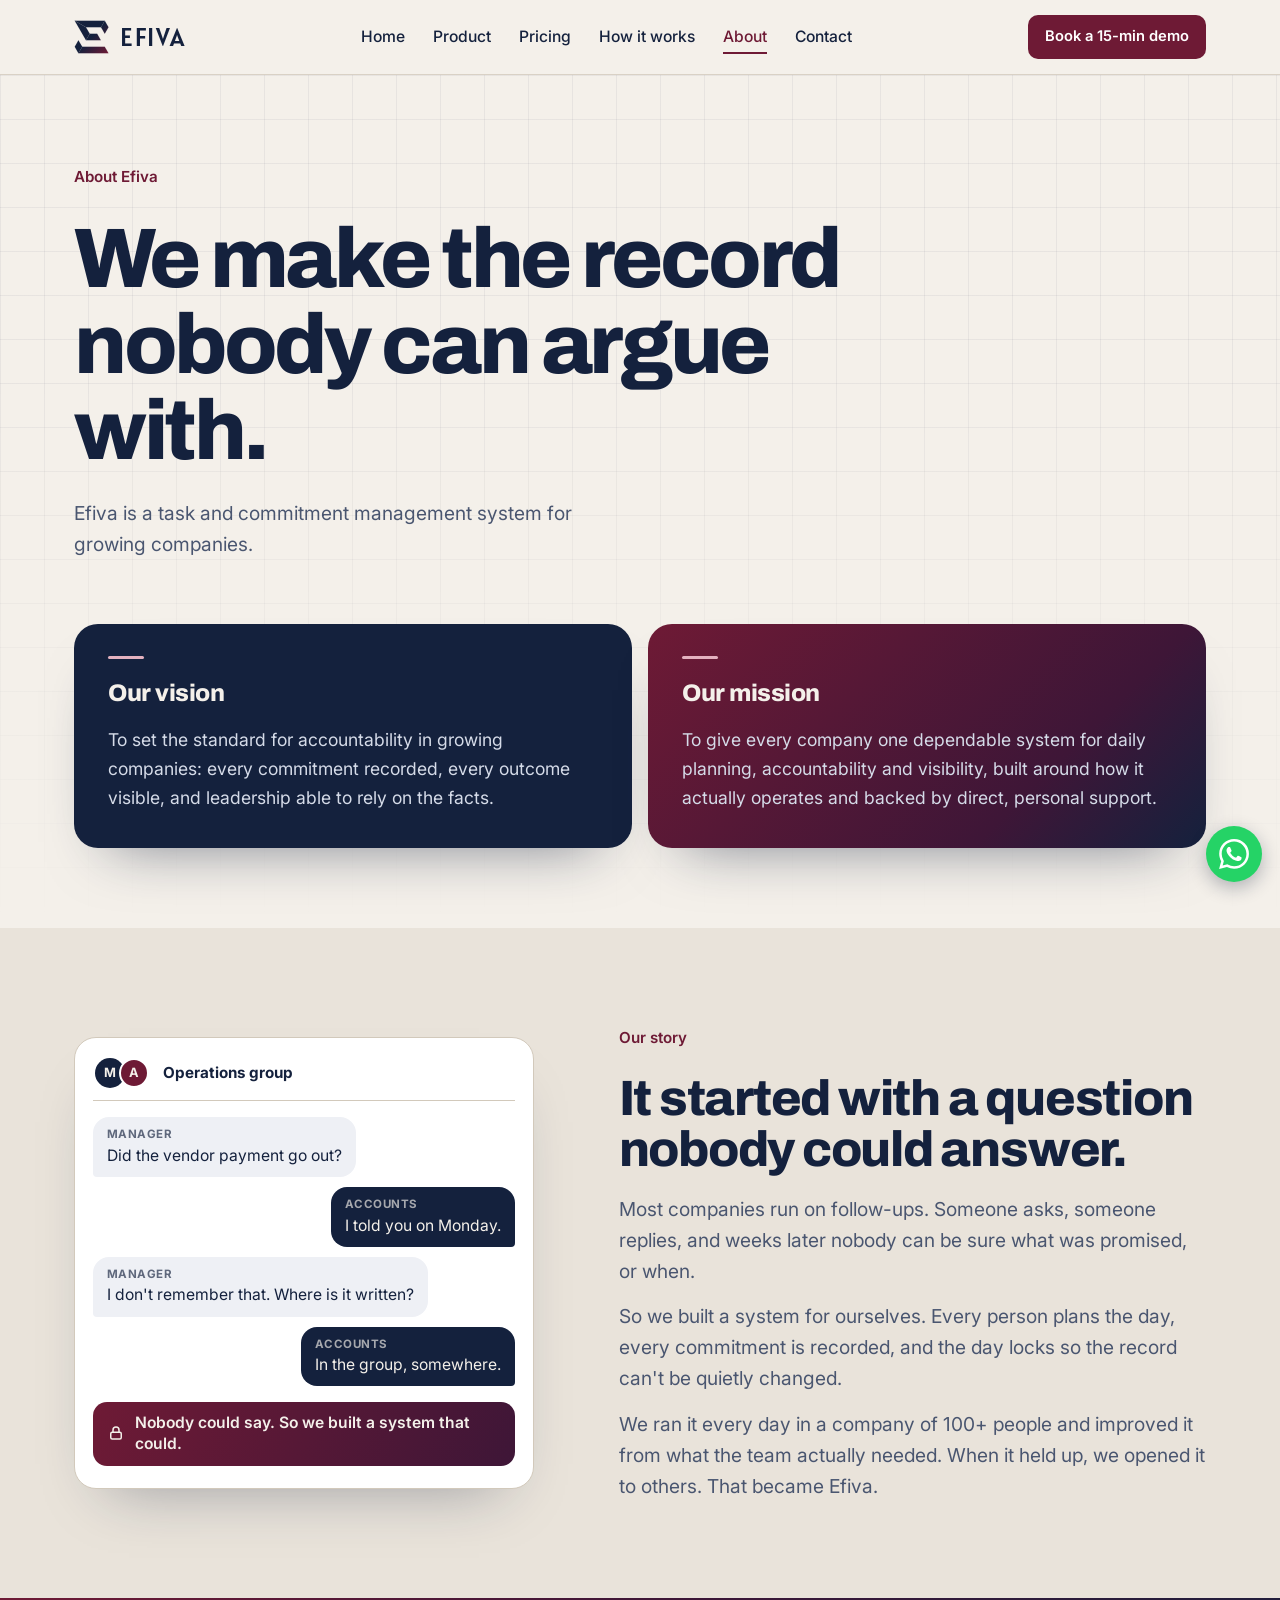
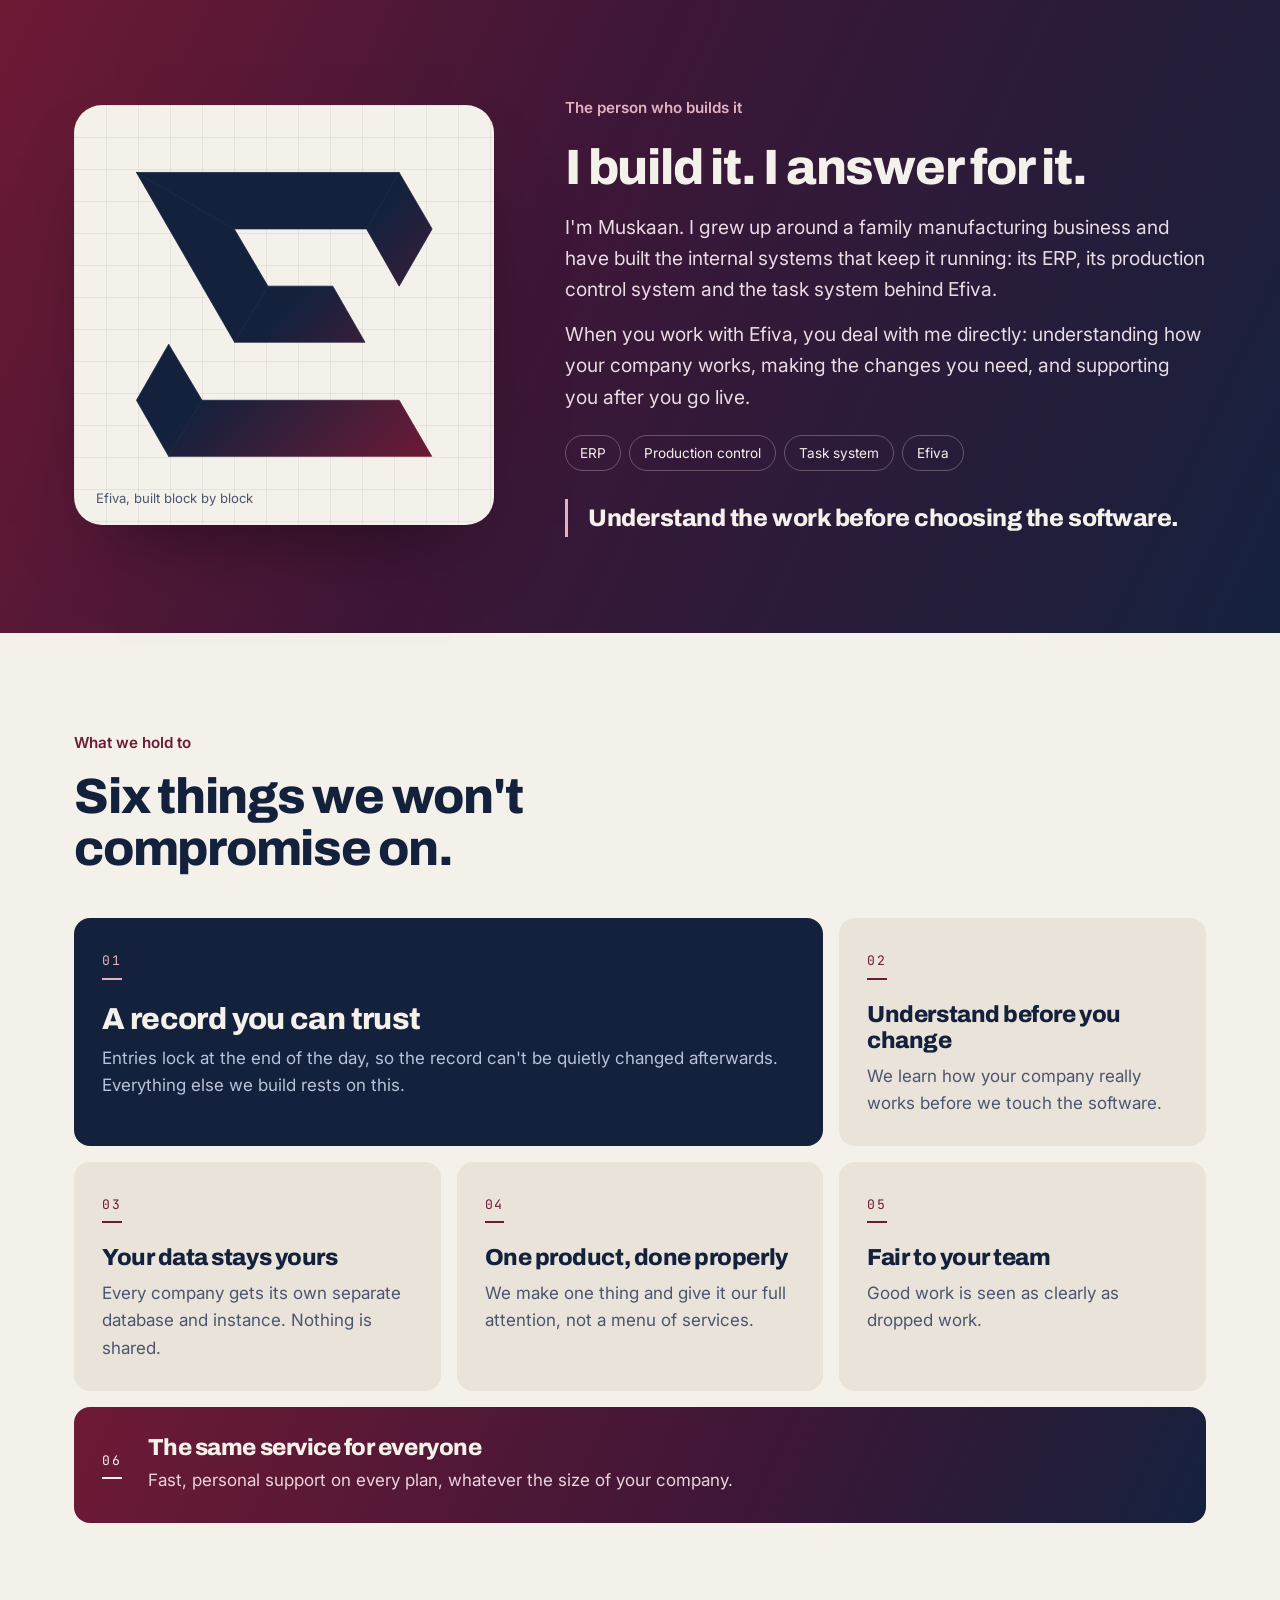
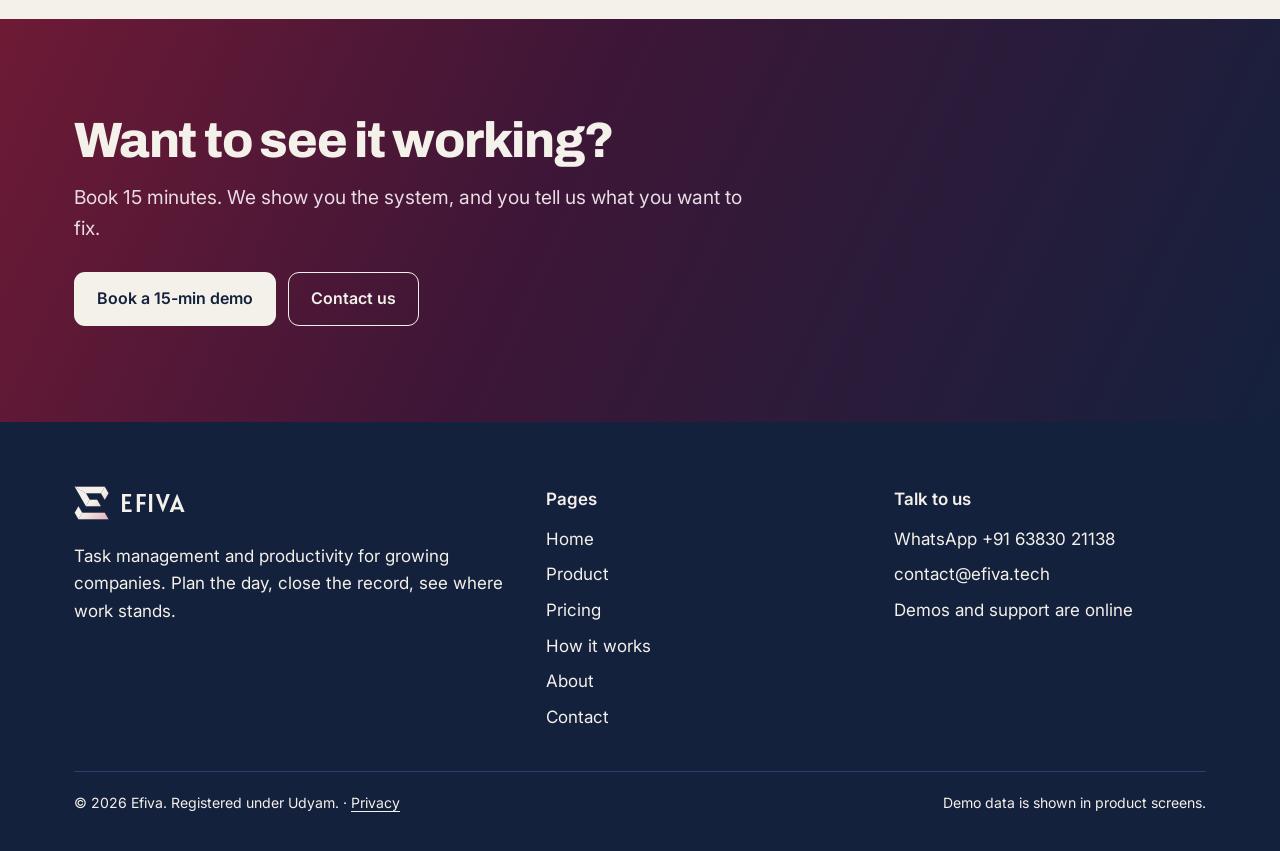
==== commit 481a3a58: "Three-line mobile menu icon, shorter form confirmation Co-Authored-By: Claude Sonnet 5.5 <noreply@an" ====
--- a/about.html
+++ b/about.html
@@ -11,7 +11,7 @@
 <a class="skip" href="#main">Skip to content</a>
 <header class="top t-s"><div class="wrap nav">
 <a class="brand" href="index.html" aria-label="Efiva home"><svg class="mk" viewBox="120 170 815 785" aria-hidden="true"><defs><linearGradient id="gm1" gradientUnits="userSpaceOnUse" x1="137" y1="187" x2="916" y2="936"><stop offset="0" stop-color="#14213D"/><stop offset=".5" stop-color="#14213D"/><stop offset="1" stop-color="#6E1A35"/></linearGradient></defs><g fill="url(#gm1)" stroke="url(#gm1)" stroke-width="2" stroke-linejoin="round"><polygon points="137,187 830,187 744,336 395,336"/><polygon points="137,187 395,336 484,487 396,635"/><polygon points="484,487 655,487 740,635 396,635"/><polygon points="830,187 917,336 830,487 744,336"/><polygon points="222,640 310,788 222,936 137,788"/><polygon points="310,788 830,788 916,936 222,936"/></g></svg><span>EFIVA</span></a>
-<button class="menu-btn" aria-label="Menu" aria-expanded="false">Menu</button>
+<button class="menu-btn" aria-label="Menu" aria-expanded="false"><span></span><span></span><span></span></button>
 <ul><li><a href="index.html">Home</a></li><li><a href="product.html">Product</a></li><li><a href="pricing.html">Pricing</a></li><li><a href="how-it-works.html">How it works</a></li><li><a href="about.html" aria-current=page>About</a></li><li><a href="contact.html">Contact</a></li></ul>
 <a class="btn primary hide-m" href="contact.html">Book a 15-min demo</a>
 </div></header>
--- a/styles.css
+++ b/styles.css
@@ -40,9 +40,15 @@
 .nav ul{display:flex;gap:28px;list-style:none;margin:0;padding:0}
 .nav ul a{text-decoration:none;font-size:.98rem;font-weight:500;padding:6px 0;border-bottom:2px solid transparent}
 .nav ul a:hover,.nav ul a[aria-current=page]{border-color:var(--ac);color:var(--ac)}
-.menu-btn{display:none;background:none;border:1.5px solid currentColor;border-radius:9px;padding:7px 12px;font:inherit;color:inherit;cursor:pointer}
+.menu-btn{display:none;width:44px;height:40px;background:none;border:1.5px solid currentColor;border-radius:9px;padding:0;font:inherit;color:inherit;cursor:pointer;flex-direction:column;align-items:center;justify-content:center;gap:5px}
+.menu-btn span{display:block;width:20px;height:2px;background:currentColor;border-radius:2px;transition:transform .2s,opacity .2s}
+.menu-btn[aria-expanded=true] span:nth-child(1){transform:translateY(7px) rotate(45deg)}
+.menu-btn[aria-expanded=true] span:nth-child(2){opacity:0}
+.menu-btn[aria-expanded=true] span:nth-child(3){transform:translateY(-7px) rotate(-45deg)}
+.fmsg.ok{color:var(--burg);font-weight:600;font-size:1.02rem}
+.fmsg.bad{color:#9b2c2c;font-weight:600}
 @media(max-width:900px){
-  .menu-btn{display:block}
+  .menu-btn{display:flex}
   .nav ul{display:none;position:absolute;top:74px;left:0;right:0;background:var(--bg);flex-direction:column;gap:0;padding:8px 24px 18px;border-bottom:1px solid var(--line)}
   .nav ul.open{display:flex}
   .nav ul a{display:block;padding:12px 0}
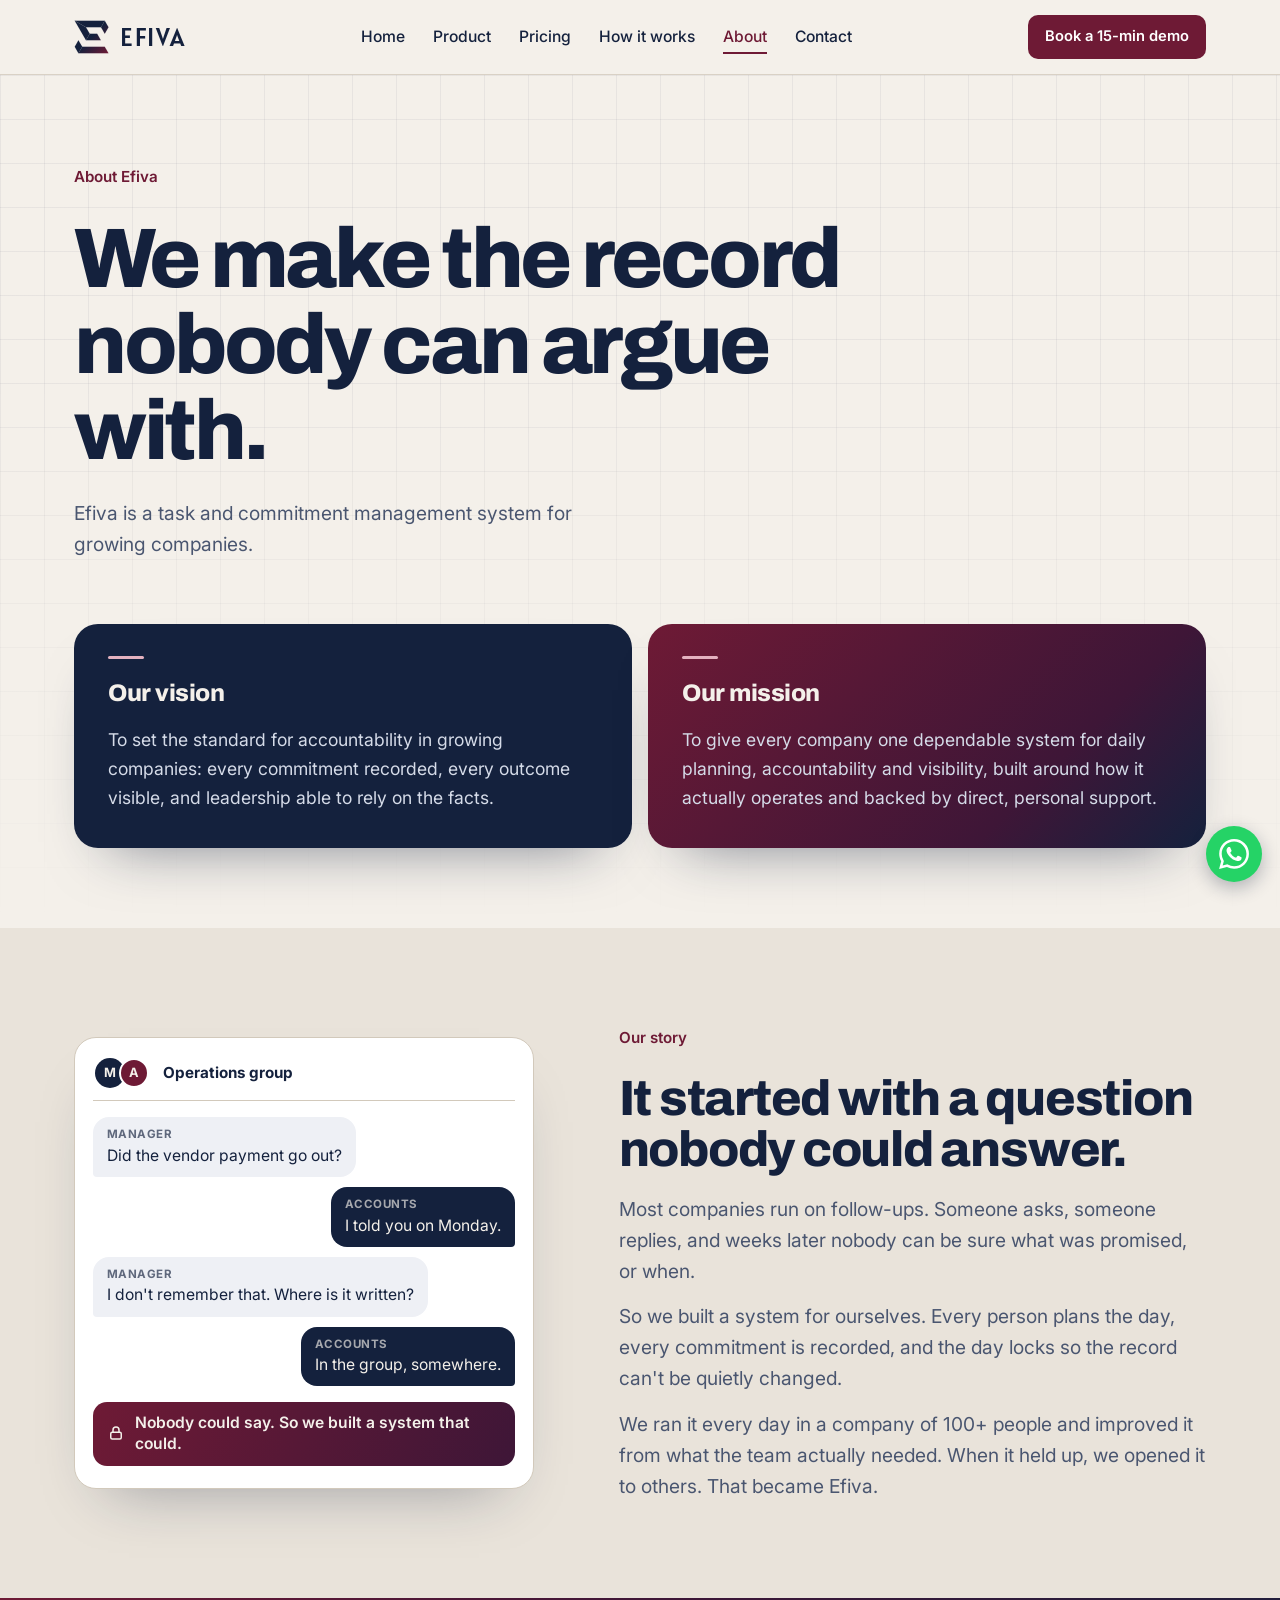
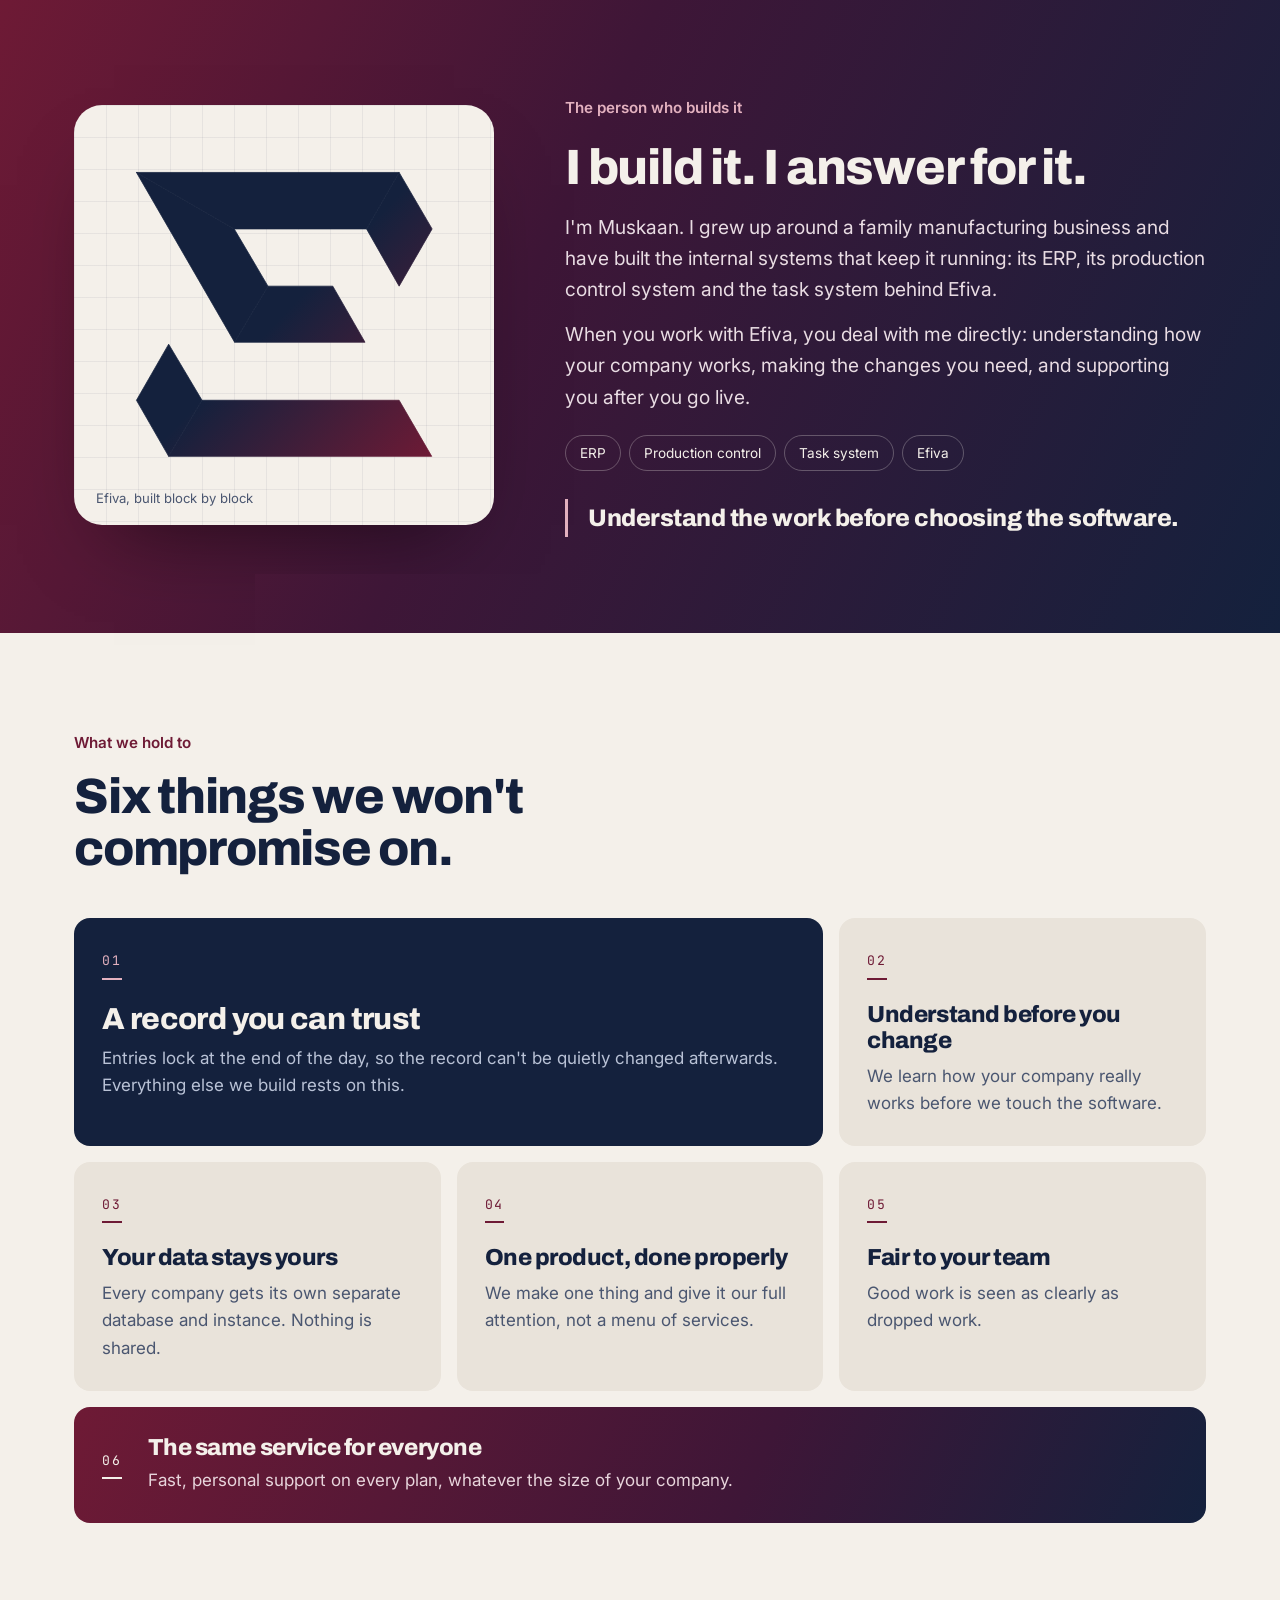
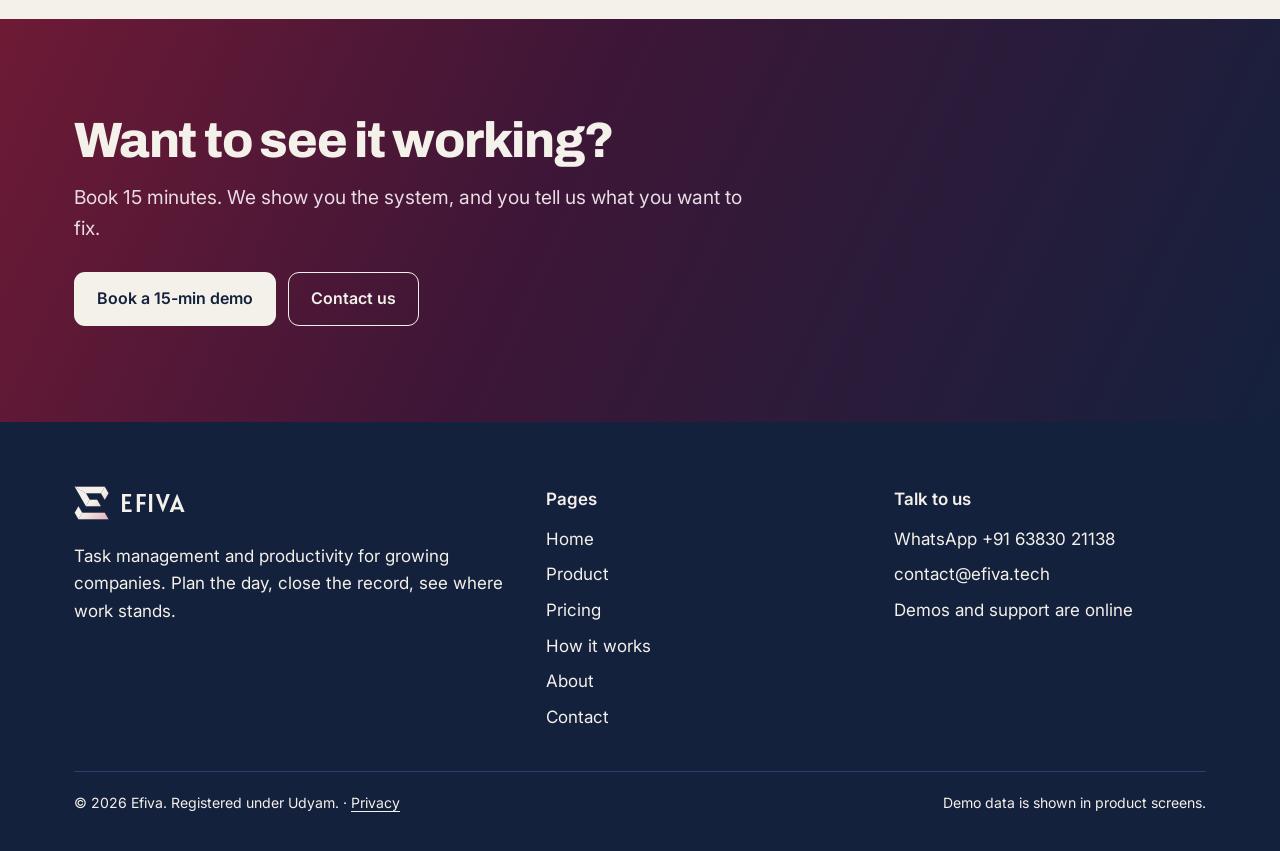
==== commit ab2e6db5: "Move share tags to top of head for WhatsApp previews Co-Authored-By: Claude Sonnet 5.5 <noreply@anth" ====
--- a/about.html
+++ b/about.html
@@ -1,7 +1,26 @@
 <!doctype html>
 <html lang="en"><head>
 <meta charset="utf-8"><meta name="viewport" content="width=device-width,initial-scale=1">
-<title>About | Efiva</title><meta name="description" content="Efiva is a task and commitment management system for growing companies, built and proven in a working company before being offered to others.">
+<meta property="og:type" content="website">
+<meta property="og:site_name" content="Efiva">
+<meta property="og:title" content="Efiva | About our task and commitment system">
+<meta property="og:description" content="Efiva is a task and commitment management system for growing companies, built and proven in a working company before being offered to others.">
+<meta property="og:url" content="https://efiva.tech/about.html">
+<meta property="og:image" content="https://efiva.tech/og-image.png">
+<meta property="og:image:secure_url" content="https://efiva.tech/og-image.png">
+<meta property="og:image:type" content="image/png">
+<meta property="og:image:width" content="1200">
+<meta property="og:image:height" content="630">
+<meta property="og:image:alt" content="Efiva: task and commitment management for growing companies">
+<meta name="twitter:card" content="summary_large_image">
+<meta name="twitter:title" content="Efiva | About our task and commitment system">
+<meta name="twitter:description" content="Efiva is a task and commitment management system for growing companies, built and proven in a working company before being offered to others.">
+<meta name="twitter:image" content="https://efiva.tech/og-image.png">
+<title>Efiva | About our task and commitment system</title>
+<meta name="description" content="Efiva is a task and commitment management system for growing companies, built and proven in a working company before being offered to others.">
+<link rel="canonical" href="https://efiva.tech/about.html">
+
+
 <meta name="theme-color" content="#14213D">
 <link rel="preconnect" href="https://fonts.googleapis.com"><link rel="preconnect" href="https://fonts.gstatic.com" crossorigin>
 <link href="https://fonts.googleapis.com/css2?family=Alatsi&family=Archivo:wght@600..800&family=Inter:wght@400;500;600&family=JetBrains+Mono:wght@400;500&display=swap" rel="stylesheet">
